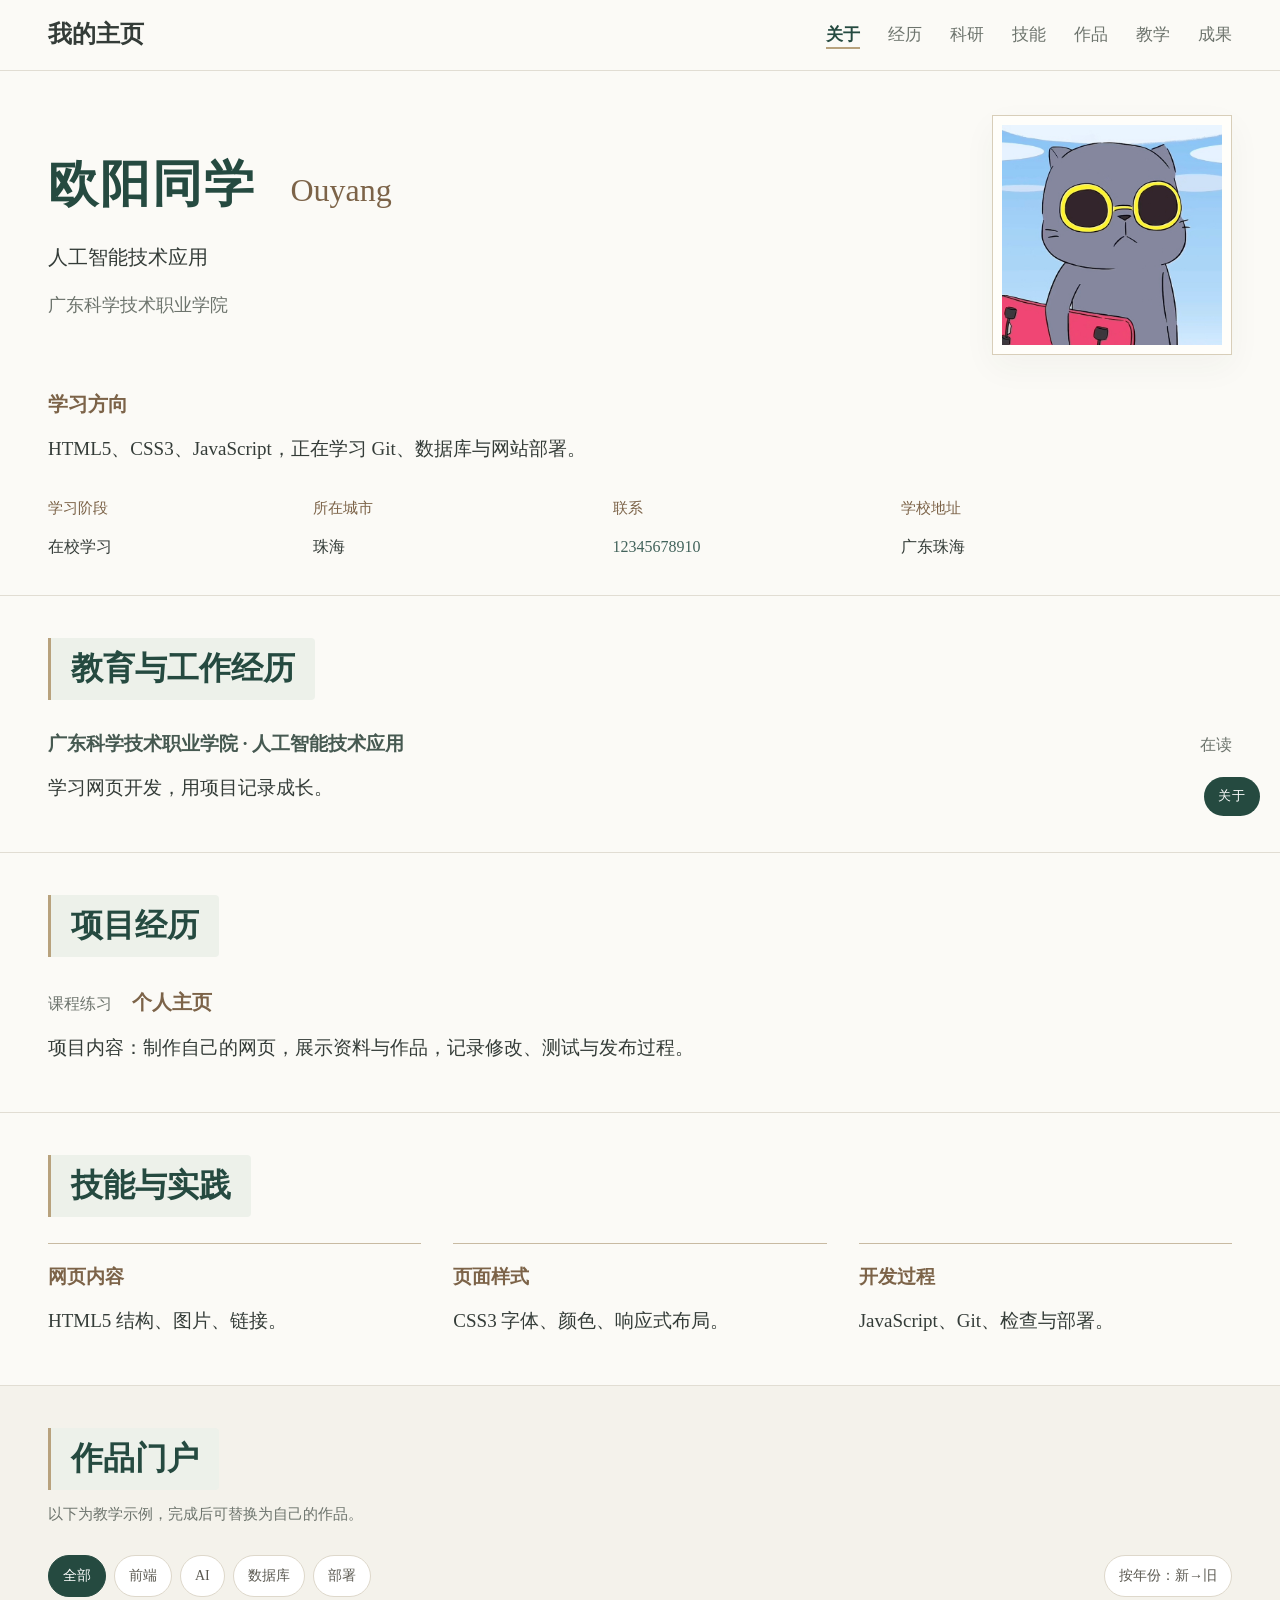
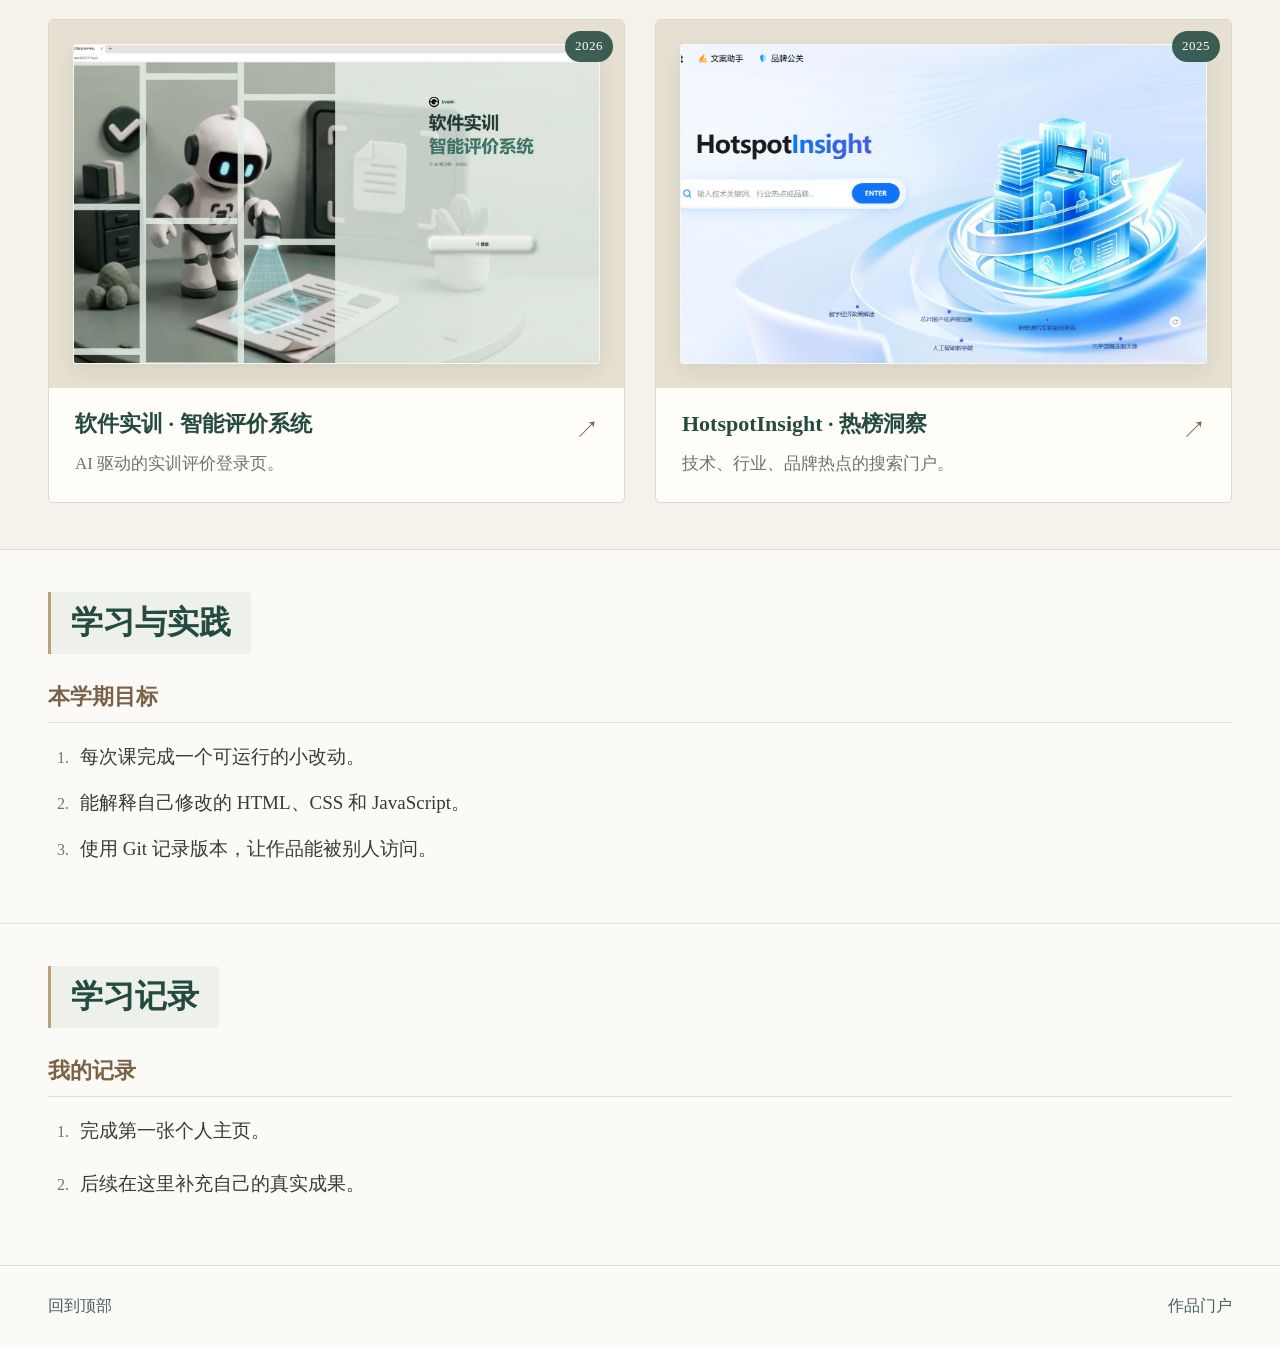
==== index.html @ b8423697 "更新作品数据与页面样式，新增头像及作品配图" ====
<!DOCTYPE html>
<html lang="zh-CN">
 <head>
  <meta charset="utf-8"/>
  <meta content="width=device-width, initial-scale=1" name="viewport"/>
  <meta content="noindex, nofollow" name="robots"/>
  <meta content="课程练习：个人介绍、技能与作品门户。" name="description"/>
  <title>
   我的个人主页
  </title>
  <link href="assets/favicon.svg" rel="icon" type="image/svg+xml"/>
  <!-- CSS 负责颜色、字体、布局；defer 让 JavaScript 在 HTML 解析完成后执行。 -->
  <link href="styles.css" rel="stylesheet"/>
   <script src="works-data.js" defer></script>
  <script src="works-render.js" defer></script>
  <script src="app.js" defer></script>
 </head>
 <body>
  <a class="skip-link" href="#main">
   跳到正文
  </a>
  <!-- 第 4 课新增①：顶部阅读进度条，宽度由 JavaScript 控制 -->
  <div class="reading-progress" id="reading-progress">
  </div>
  <header class="site-header">
   <div class="container header-inner">
    <a class="brand" href="#about">
     我的主页
    </a>
    <!-- href="#栏目ID" 是原生锚点：即使不加载 JavaScript，也能跳到对应栏目。 -->
    <nav aria-label="主导航">
     <a href="#about">
      关于
     </a>
     <a href="#experience">
      经历
     </a>
     <a href="#projects">
      科研
     </a>
     <a href="#skills">
      技能
     </a>
     <a href="#portfolio">
      作品
     </a>
     <a href="#teaching">
      教学
     </a>
     <a href="#publications">
      成果
     </a>
    </nav>
   </div>
  </header>
  <main id="main">
   <!-- HTML 练习：修改姓名、研究方向、照片路径和联系方式。 -->
   <section class="hero" id="about">
    <div class="container">
     <div class="hero-top">
      <div class="hero-copy">
       <h1>
        欧阳同学
        <span>
         Ouyang
        </span>
       </h1>
       <p class="hero-role">
        人工智能技术应用
       </p>
       <p class="hero-school">
        广东科学技术职业学院
       </p>
      </div>
      <div class="hero-visual">
       <figure>
        <img alt="个人头像照片" height="220" src="assets/avatar.jpg" width="220"/>
       </figure>
      </div>
     </div>
     <div class="research-direction" id="research-direction">
      <span class="eyebrow">
       学习方向
      </span>
      <p>
       HTML5、CSS3、JavaScript，正在学习 Git、数据库与网站部署。
      </p>
     </div>
     <div class="profile-details">
      <div>
       <span>
        学习阶段
       </span>
       <p>
        在校学习
       </p>
      </div>
      <div>
       <span>
        所在城市
       </span>
       <p>
        珠海
       </p>
      </div>
      <div>
       <span>
        联系
       </span>
       <p>
        <a href="tel:12345678910">12345678910</a>
       </p>
      </div>
      <div>
       <span>
        学校地址
       </span>
       <p>
        广东珠海
       </p>
      </div>
     </div>
    </div>
   </section>
   <!-- 每个栏目复用 section → container → 标题/内容 的结构，统一由 CSS 控制样式。 -->
   <section class="section" id="experience">
    <div class="container">
     <header class="section-heading">
      <h2>
       教育与工作经历
      </h2>
     </header>
     <div class="section-content">
      <!-- TASK-HTML：复制 experience-item 可增加一条自己的经历。 -->
      <div class="experience-item">
       <p class="experience-heading">
        <strong>
         广东科学技术职业学院 · 人工智能技术应用
        </strong>
        <time>
         在读
        </time>
       </p>
       <p class="experience-detail">
        学习网页开发，用项目记录成长。
       </p>
      </div>
     </div>
    </div>
   </section>
   <section class="section" id="projects">
    <div class="container">
     <header class="section-heading">
      <h2>
       项目经历
      </h2>
     </header>
     <div class="section-content">
      <article class="research-item">
       <h3>
        <time>
         课程练习
        </time>
        个人主页
       </h3>
       <p>
        项目内容：制作自己的网页，展示资料与作品，记录修改、测试与发布过程。
       </p>
      </article>
     </div>
    </div>
   </section>
   <section class="section" id="skills">
    <div class="container">
     <header class="section-heading">
      <h2>
       技能与实践
      </h2>
     </header>
     <div class="section-content">
      <ul class="skills-list">
       <li>
        <strong>
         网页内容
        </strong>
        HTML5 结构、图片、链接。
       </li>
       <li>
        <strong>
         页面样式
        </strong>
        CSS3 字体、颜色、响应式布局。
       </li>
       <li>
        <strong>
         开发过程
        </strong>
        JavaScript、Git、检查与部署。
       </li>
      </ul>
     </div>
    </div>
   </section>
   <section class="section" id="portfolio">
    <div class="container">
     <header class="section-heading">
      <h2>
       作品门户
      </h2>
      <p class="works-notice">
       以下为教学示例，完成后可替换为自己的作品。
      </p>
     </header>
     <!-- 第 5 课新增：筛选与排序工具条。里面的按钮由 JavaScript 生成，
          不写 JS 时这里是空的，页面照常显示全部作品。 -->
     <div class="works-toolbar">
      <div class="works-tags" id="works-tags">
      </div>
      <button class="works-sort" id="works-sort" type="button">
       按年份：新→旧
      </button>
     </div>
     <ol class="portfolio-list">
      <li class="work-card work-blog">
       <a href="https://ffd-p2-blog.netlify.app/" rel="noopener noreferrer" target="_blank">
        <div class="work-cover">
         <img alt="软件实训智能评价系统登录页截图" decoding="async" height="800" src="assets/work-eval.jpg" width="1200"/>
        </div>
        <div class="work-copy">
         <h3>
          软件实训 · 智能评价系统
         </h3>
         <p>
          AI 驱动的实训评价登录页。
         </p>
        </div>
       </a>
      </li>
      <li class="work-card work-community">
       <a href="https://ffd-p3-community.netlify.app/" rel="noopener noreferrer" target="_blank">
        <div class="work-cover">
         <img alt="HotspotInsight 热榜洞察平台的实际网页截图" decoding="async" height="800" src="assets/work-hotspot.png" width="1200"/>
        </div>
        <div class="work-copy">
         <h3>
          HotspotInsight · 热榜洞察
         </h3>
         <p>
          技术、行业、品牌热点的搜索门户。
         </p>
        </div>
       </a>
      </li>
     </ol>
    </div>
   </section>
   <section class="section" id="teaching">
    <div class="container">
     <header class="section-heading">
      <h2>
       学习与实践
      </h2>
     </header>
     <div class="section-content">
      <div class="teaching-group">
       <h3>
        本学期目标
       </h3>
       <ol>
        <li>
         每次课完成一个可运行的小改动。
        </li>
        <li>
         能解释自己修改的 HTML、CSS 和 JavaScript。
        </li>
        <li>
         使用 Git 记录版本，让作品能被别人访问。
        </li>
       </ol>
      </div>
     </div>
    </div>
   </section>
   <section class="section" id="publications">
    <div class="container">
     <header class="section-heading">
      <h2>
       学习记录
      </h2>
     </header>
     <div class="section-content">
      <div class="publication-group">
       <h3>
        我的记录
       </h3>
       <ol class="references">
        <li>
         完成第一张个人主页。
        </li>
        <li>
         后续在这里补充自己的真实成果。
        </li>
       </ol>
      </div>
     </div>
    </div>
   </section>
  </main>
  <!-- 第 4 课新增：这两块由 JavaScript 控制，不写 JS 时它们不会出现 -->
  <p aria-live="polite" class="section-indicator" id="section-indicator">
  </p>
  <button aria-label="返回页面顶部" class="to-top" id="to-top" type="button">
   ↑
  </button>
  <footer>
   <div class="container footer-inner">
    <a href="#about">
     回到顶部
    </a>
    <a href="#portfolio">
     作品门户
    </a>
   </div>
  </footer>
 </body>
</html>
---- styles.css ----
/* 1. 中文用本地思源宋体，英文优先 Times New Roman。 */
@font-face {
  font-family: "Resume Serif SC";
  src: url("assets/noto-serif-sc-400.woff2") format("woff2");
  font-style: normal;
  font-weight: 400;
  font-display: swap;
}
@font-face {
  font-family: "Resume Serif SC";
  src: url("assets/noto-serif-sc-600.woff2") format("woff2");
  font-style: normal;
  font-weight: 600 900;
  font-display: swap;
}
:root {
  /* 配色层级：墨绿主标题、古铜次标题、深灰正文、香槟色细线。 */
  --text: #343c38;
  --muted: #6d746d;
  --accent: #42635b;
  --heading: #254a40;
  --subheading: #7c6348;
  --gold: #b8a27d;
  --heading-wash: #edf1ea;
  --body-size: 19px;
  --title-size: 32px;
  --line: #e1ddd3;
  --background: #fbfaf6;
}
* { box-sizing: border-box; }
html { scroll-padding-top: 94px; scroll-behavior: smooth; }
body {
  margin: 0;
  color: var(--text);
  background: var(--background);
  font: var(--body-size)/1.9 "Times New Roman", "Resume Serif SC", "Noto Serif SC", "Songti SC", SimSun, serif;
}
a { color: var(--accent); text-decoration: none; transition: color .2s ease; }
a:hover { text-decoration: underline; text-underline-offset: 5px; }
a:focus-visible { outline: 2px solid var(--accent); outline-offset: 5px; }
h1, h2, h3, p, figure { margin: 0; }
h1, h2, h3 { line-height: 1.5; }
h2 { font-size: var(--title-size); font-weight: 600; color: var(--heading); }
h3 { font-size: 22px; font-weight: 600; color: var(--subheading); }
::selection { background: #e3e8db; }
.container { width: min(1200px, calc(100% - 96px)); margin-inline: auto; }
.skip-link { position: fixed; top: -100px; left: 16px; z-index: 30; padding: 10px; background: white; }
.skip-link:focus { top: 12px; }

/* 2. 顶部只保留姓名和普通锚点导航。 */
.site-header { position: sticky; top: 0; z-index: 10; background: #fbfaf6f5; backdrop-filter: blur(12px); border-bottom: 1px solid var(--line); transition: box-shadow .25s ease, border-color .25s ease, background-color .25s ease; }
.site-header.is-scrolled { background: #fbfaf6ee; border-bottom-color: #d8d3c5; box-shadow: 0 6px 20px rgba(52, 67, 56, 0.06); }
.header-inner { display: flex; justify-content: space-between; align-items: center; gap: 30px; min-height: 70px; }
.brand { font-size: 24px; font-weight: 600; color: var(--text); white-space: nowrap; transition: color .2s ease; }
.site-header.is-scrolled .brand { color: var(--heading); }
.brand span { font-size: 14px; font-weight: 400; letter-spacing: 1px; margin-left: 12px; color: var(--muted); }
nav { display: flex; gap: 28px; }
nav a { color: var(--muted); font-size: 17px; }
nav a:hover { color: var(--accent); }
/* JavaScript 只切换类名；选中时的外观仍由 CSS 负责。 */
nav a.is-current { color: var(--heading); font-weight: 600; text-decoration: underline; text-decoration-color: var(--gold); text-decoration-thickness: 2px; text-underline-offset: 7px; }

/* 3. 个人介绍：文字和照片并排，基本资料全部展开。 */
.hero { padding: 44px 0 32px; }
.hero-top { display: flex; justify-content: space-between; align-items: center; gap: 32px; }
h1 { font-size: 50px; font-weight: 600; color: var(--heading); letter-spacing: 2px; margin-bottom: 16px; }
h1 span { font-size: 32px; font-weight: 400; letter-spacing: 0; color: var(--subheading); margin-left: 20px; }
.hero-role { margin-bottom: 12px; font-size: 20px; }
.hero-school { color: var(--muted); font-size: 18px; }
.hero-visual { flex-shrink: 0; }
.hero-visual figure { padding: 9px; border: 1px solid #d8ceb9; background: #fffefa; box-shadow: 0 12px 32px #3444390b; }
.hero-visual img { display: block; width: 220px; height: 220px; object-fit: cover; }
.research-direction { margin-top: 30px; }
.research-direction > span { font-size: 20px; font-weight: 600; color: var(--subheading); }
.research-direction p { margin-top: 8px; font-size: var(--body-size); }
.research-direction strong { font-weight: 600; color: var(--heading); }
.profile-details { display: grid; grid-template-columns: 1fr 1.15fr 1.1fr 1.4fr; gap: 28px; margin-top: 22px; }
.profile-details > div > span { color: var(--subheading); font-size: 15px; }
.profile-details p { margin-top: 7px; font-size: 16px; }
.profile-details a { overflow-wrap: anywhere; }
.birth-date { white-space: nowrap; }

/* 4. 正文平铺：主栏目保留浅底，科研子项目用纯文字、字重和间距分层。 */
.section { border-top: 1px solid var(--line); padding: 42px 0 46px; }
.section-heading { margin-bottom: 26px; }
.section-heading h2 { display: inline-block; padding: 6px 20px 8px; border-left: 3px solid var(--gold); background: var(--heading-wash); border-radius: 0 4px 4px 0; }
.experience-item { margin-bottom: 26px; }
.experience-item:last-child { margin-bottom: 0; }
.experience-heading { display: flex; justify-content: space-between; align-items: baseline; gap: 24px; }
.experience-heading strong { font-size: var(--body-size); font-weight: 600; color: #465951; }
.experience-heading time { flex-shrink: 0; color: var(--muted); font-size: 16px; font-variant-numeric: tabular-nums; }
.experience-detail { margin-top: 8px; color: var(--text); font-size: var(--body-size); }
.research-item { margin-bottom: 28px; }
.research-item:last-child { margin-bottom: 0; }
.research-item h3 { font-size: 20px; line-height: 1.9; }
.research-item time { font-size: 16px; font-weight: 400; color: var(--muted); margin-right: 16px; }
.research-item p { font-size: var(--body-size); margin-top: 8px; line-height: 1.95; }
.skills-list { list-style: none; margin: 0; padding: 0; display: grid; grid-template-columns: repeat(3, 1fr); gap: 32px; }
.skills-list li { font-size: var(--body-size); }
.skills-list strong { display: block; margin-bottom: 8px; font-weight: 600; color: var(--subheading); }
.skills-list li { padding-top: 15px; border-top: 1px solid #c8baa2; }
/* 作品图像是实际网站截图。Grid 管布局，CSS 过渡负责轻微悬停效果。 */
#portfolio { background: #f4f2eb; }
.portfolio-list { padding: 0; margin: 0; list-style: none; display: grid; grid-template-columns: repeat(2, minmax(0, 1fr)); gap: 30px; }
.work-card { min-width: 0; }
.work-card > a { display: block; height: 100%; border: 1px solid #ddd8cb; border-radius: 6px; overflow: hidden; background: #fffdf8; transition: transform .3s ease, box-shadow .3s ease, border-color .3s ease; }
.work-card > a:hover { text-decoration: none; transform: translateY(-4px); border-color: #b7a88d; box-shadow: 0 14px 30px #34433810; }
.work-card > a:focus-visible { outline-offset: 5px; }
.work-cover { background: #e5e0d1; padding: 24px; overflow: hidden; }
.work-community .work-cover { background: #dce6ee; }
.work-greeting-card .work-cover { background: #ece0d9; }
.work-music-station .work-cover { background: #dfe3e7; }
.work-blog .work-cover { background: #d8e0d6; }
.work-cover img { display: block; width: 100%; height: auto; aspect-ratio: 1.65; object-fit: cover; object-position: top; border: 1px solid #ffffffb3; border-radius: 3px; box-shadow: 0 8px 20px #2b393614; transition: transform .4s ease; }
.work-card > a:hover img { transform: scale(1.018); }
.work-copy { position: relative; padding: 19px 26px 22px; }
.work-copy h3 { color: var(--heading); font-size: 22px; padding-right: 28px; }
.work-copy p { margin-top: 8px; font-size: 17px; color: var(--muted); }
.work-copy:after { content: '↗'; position: absolute; top: 20px; right: 25px; color: var(--subheading); font-size: 24px; }
.teaching-group { margin-bottom: 26px; scroll-margin-top: 94px; }
.teaching-group:last-child { margin-bottom: 0; }
.teaching-group h3 { margin-bottom: 16px; padding-bottom: 9px; border-bottom: 1px solid #e4ded2; }
.teaching-group ol { margin: 0; padding-left: 25px; }
.teaching-group li { padding-left: 7px; margin-bottom: 10px; font-size: var(--body-size); }
.teaching-group li::marker { color: var(--muted); font-size: 16px; }
.publication-group { margin-bottom: 28px; }
.publication-group:last-child { margin-bottom: 0; }
.publication-group h3 { margin-bottom: 16px; padding-bottom: 9px; border-bottom: 1px solid #e4ded2; }
.references { margin: 0; padding-left: 25px; }
.references li { padding-left: 7px; margin-bottom: 17px; font-size: var(--body-size); line-height: 1.9; overflow-wrap: anywhere; }
.references li::marker { color: var(--muted); font-size: 16px; }
.references strong { font-weight: 600; color: var(--heading); }
footer { border-top: 1px solid var(--line); padding: 25px 0; }
.footer-inner { display: flex; align-items: center; justify-content: space-between; gap: 25px; }
.footer-name { font-size: 20px; }
.footer-name > span { font-size: 17px; margin-left: 8px; color: var(--muted); }
.footer-inner a { font-size: 16px; }
.back-top { white-space: nowrap; }

/* 5. 手机只调整布局，所有正文依旧直接可见。 */
@media (max-width: 1000px) {
  .container { width: calc(100% - 64px); }
  nav { gap: 20px; }
  .profile-details { grid-template-columns: repeat(2, 1fr); gap: 16px 30px; }
  .experience-heading { display: block; }
  .experience-heading time { display: block; margin-top: 4px; }
  .work-cover { padding: 18px; }
  .work-copy { padding: 18px; }
  .work-copy h3 { font-size: 20px; }
}
@media (max-width: 640px) {
  :root { --body-size: 18px; --title-size: 27px; }
  html { scroll-padding-top: 110px; }
  .container { width: calc(100% - 40px); }
  .header-inner { display: block; min-height: 90px; padding: 10px 0; }
  .brand { font-size: 21px; }
  nav { justify-content: space-between; gap: 12px; margin-top: 6px; }
  nav a { font-size: 14px; }
  .hero { padding: 28px 0; }
  .hero-top { display: block; position: relative; }
  h1 { font-size: 38px; line-height: 1.3; margin-bottom: 18px; padding-right: 166px; min-height: 160px; }
  h1 span { display: block; font-size: 25px; margin: 8px 0 0; }
  .hero-role { font-size: 17px; margin-bottom: 12px; }
  .hero-school { font-size: 16px; }
  .hero-visual img { width: 140px; height: 140px; }
  .hero-visual figure { padding: 6px; }
  .hero-visual { position: absolute; top: 0; right: 0; }
  .research-direction { margin-top: 23px; }
  .research-direction p { font-size: var(--body-size); }
  .profile-details { gap: 14px 20px; }
  .profile-details p { font-size: 15px; }
  .profile-details > div > span { font-size: 14px; }
  .section { padding: 26px 0 28px; }
  .section-heading { margin-bottom: 18px; }
  .section-heading h2 { padding: 5px 14px 7px; }
  h2 { font-size: var(--title-size); }
  h3 { font-size: 20px; }
  .experience-heading strong { font-size: 18px; }
  .experience-detail { font-size: var(--body-size); }
  .research-item h3 { font-size: 18px; }
  .research-item time { display: block; margin-right: 0; }
  .research-item p { font-size: var(--body-size); }
  .skills-list { grid-template-columns: 1fr; gap: 14px; }
  .skills-list strong { margin-bottom: 2px; }
  .portfolio-list { grid-template-columns: 1fr; gap: 22px; }
  .work-cover { padding: 18px; }
  .work-copy { padding: 16px 18px 19px; }
  .work-copy h3 { font-size: 20px; }
  .work-copy p { font-size: 16px; }
  .teaching-group { scroll-margin-top: 110px; }
  .skills-list li, .portfolio-list li, .teaching-group li, .references li { font-size: var(--body-size); }
  .footer-inner { display: block; }
  .footer-inner > div { margin-bottom: 16px; }
}
/* 尊重减少动态效果设置：保留阅读、键盘操作，关闭滚动和悬停动画。 */
@media (prefers-reduced-motion: reduce) {
  html { scroll-behavior: auto; }
  *, *:before, *:after { transition: none !important; animation: none !important; }
  .work-card > a:hover, .work-card > a:hover img { transform: none; }
}
@media print {
  .site-header, .skip-link, .back-top { display: none; }
  .container { width: 100%; }
  .hero { padding-top: 0; }
  .section { padding: 20px 0; }
  .research-item, .experience-item, .references li { break-inside: avoid; }
  a { color: inherit; }
  .section-heading h2, .research-item h3 { background: none; border: 0; padding-inline: 0; }
  #portfolio { background: none; }
  .work-card { break-inside: avoid; }
  .work-cover { padding: 8px; }
  .work-card > a, .hero-visual figure { box-shadow: none; }
}

.works-notice { font-size: 15px; color: var(--muted); margin-top: 10px; }

/* ---------- 第 4 课新增：四处由 JavaScript 控制的视觉效果 ---------- */

/* 当前栏目指示器。固定在右下角，内容由 JS 写进去。
   默认 opacity:0 —— 没写 JS 时它存在但看不见，一写就会浮现。 */
.section-indicator {
  position: fixed;
  right: 20px;
  bottom: 84px;
  padding: 7px 14px;
  border-radius: 999px;
  background: var(--heading);
  color: #fff;
  font-size: 13px;
  letter-spacing: 1px;
  opacity: 0;
  transform: translateY(6px);
  transition: opacity .25s, transform .25s;
  pointer-events: none;
  z-index: 20;
}
/* JS 往里写了文字之后，:not(:empty) 就命中了，标签自动浮现 */
.section-indicator:not(:empty) { opacity: 1; transform: none; }

/* 返回顶部按钮。默认隐藏，滚过一屏由 JS 加上 is-visible 才出现。 */
.to-top {
  position: fixed;
  right: 20px;
  bottom: 24px;
  width: 46px;
  height: 46px;
  border: 1px solid var(--gold);
  border-radius: 50%;
  background: #fff;
  color: var(--heading);
  font-size: 20px;
  line-height: 1;
  cursor: pointer;
  opacity: 0;
  transform: translateY(10px);
  transition: opacity .25s, transform .25s, background .2s;
  pointer-events: none;
  z-index: 20;
}
.to-top.is-visible { opacity: 1; transform: none; pointer-events: auto; }
.to-top:hover { background: var(--heading-wash); }

/* 让锚点跳转和"返回顶部"都平滑滚动。
   prefers-reduced-motion 是系统里"减少动态效果"的设置，要尊重它。 */
@media (prefers-reduced-motion: no-preference) {
  html { scroll-behavior: smooth; }
}

@media (max-width: 640px) {
  .section-indicator { right: 12px; bottom: 74px; font-size: 12px; }
  .to-top { right: 12px; bottom: 16px; width: 42px; height: 42px; }
}

/* TODO 01：顶部阅读进度条。
   固定在页面最上沿，宽度由 JS 按滚动比例设置。
   初始 width:0，所以不写 JS 时它存在但看不见。 */
.reading-progress {
  position: fixed;
  top: 0;
  left: 0;
  height: 3px;
  width: 0;
  background: linear-gradient(90deg, var(--gold), var(--heading));
  z-index: 30;
  transition: width .08s linear;
}

/* TODO 07：栏目进入视口时淡入上移。
   默认往下偏移 24px 且半透明；JS 给它加上 is-visible 才归位。
   注意这里**不能**写成一开始就 display:none——那样没写 JS 的人
   会看到一个空白页面，页面就彻底不可用了。半透明至少还看得见。 */
.section, .hero {
  opacity: .28;
  transform: translateY(24px);
  transition: opacity .55s ease, transform .55s ease;
}
.section.is-visible, .hero.is-visible {
  opacity: 1;
  transform: none;
}

/* 系统开了"减少动态效果"时，一切照常显示，不做动画 */
@media (prefers-reduced-motion: reduce) {
  .section, .hero { opacity: 1; transform: none; transition: none; }
  .reading-progress { transition: none; }
}

/* ---------- 第 5 课新增：筛选与排序工具条 ---------- */
.works-toolbar {
  display: flex;
  flex-wrap: wrap;
  align-items: center;
  gap: 10px;
  margin: 18px 0 22px;
}
.works-tags { display: flex; flex-wrap: wrap; gap: 8px; }
.works-tags button,
.works-sort {
  padding: 7px 14px;
  border: 1px solid #ded8cb;
  border-radius: 999px;
  background: #fff;
  color: #5c5a52;
  font: inherit;
  font-size: 14px;
  cursor: pointer;
  transition: border-color .18s, background .18s, color .18s;
}
.works-tags button:hover,
.works-sort:hover { border-color: #b8a27d; }
/* 选中的标签用主色填充，一眼能看出"现在在筛什么" */
.works-tags button[aria-pressed="true"] {
  border-color: #254a40;
  background: #254a40;
  color: #fff;
}
.works-sort { margin-left: auto; }

/* 年份徽标：贴在封面右上角 */
.work-card { position: relative; }
.work-year {
  position: absolute;
  top: 12px;
  right: 12px;
  padding: 3px 10px;
  border-radius: 999px;
  background: rgba(37, 74, 64, .88);
  color: #fff;
  font-size: 13px;
  letter-spacing: .04em;
  z-index: 2;
}

/* 没有作品时的提示，不要让列表空着什么都不说 */
.works-empty {
  grid-column: 1 / -1;
  padding: 40px 0;
  text-align: center;
  color: #8a857a;
}

@media (max-width: 640px) {
  .works-sort { margin-left: 0; }
}
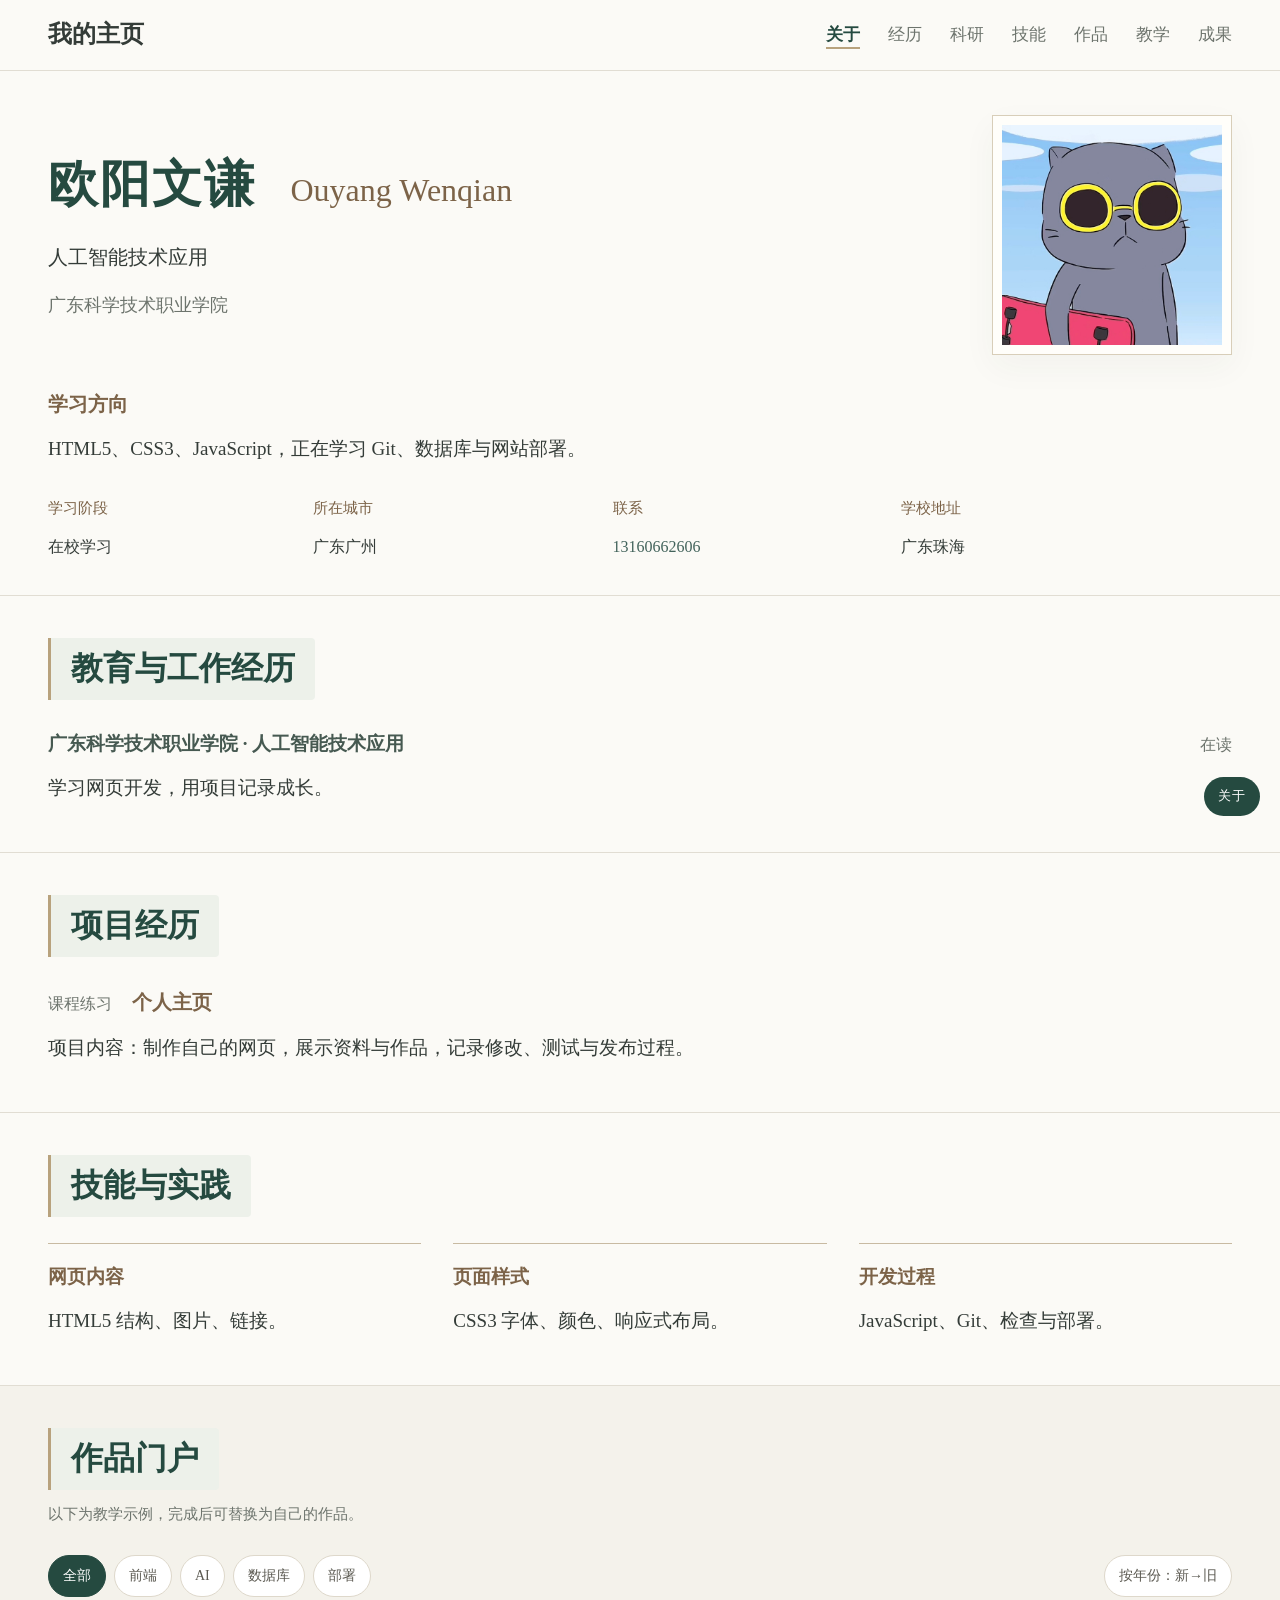
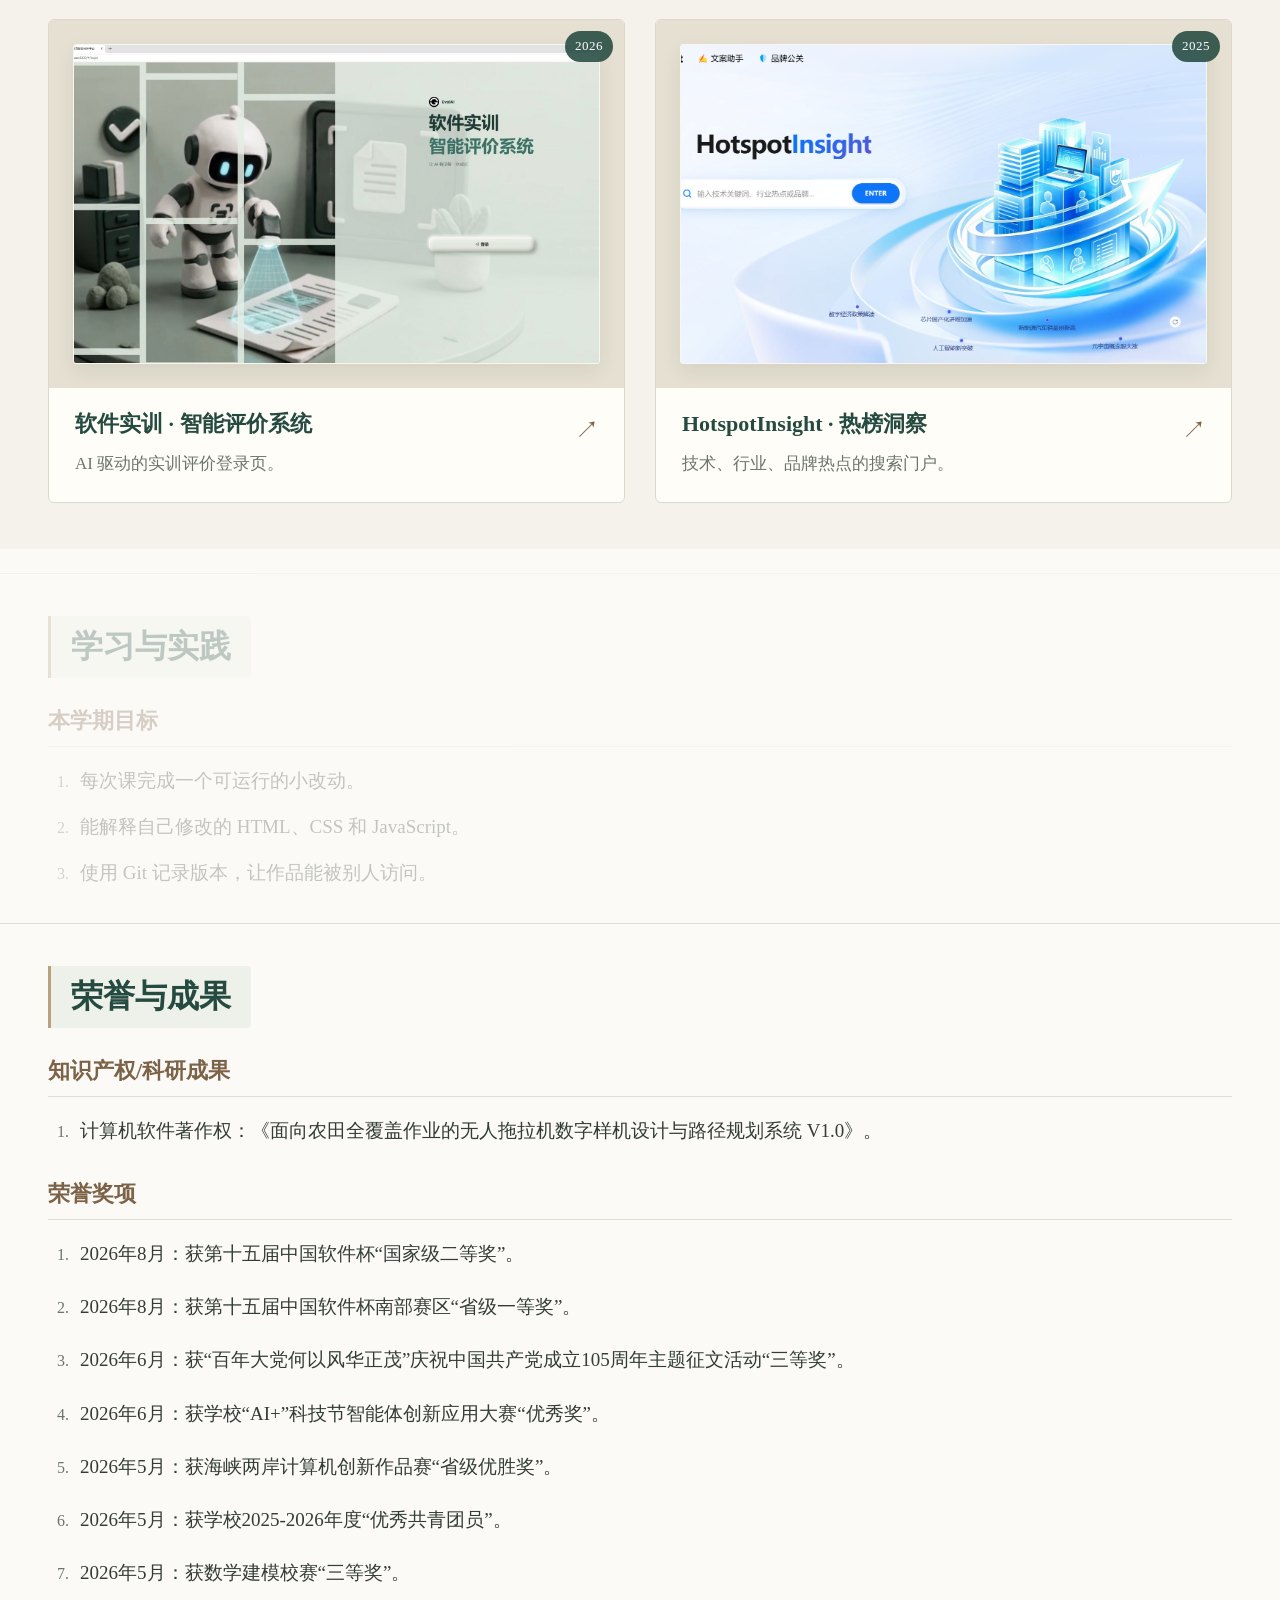
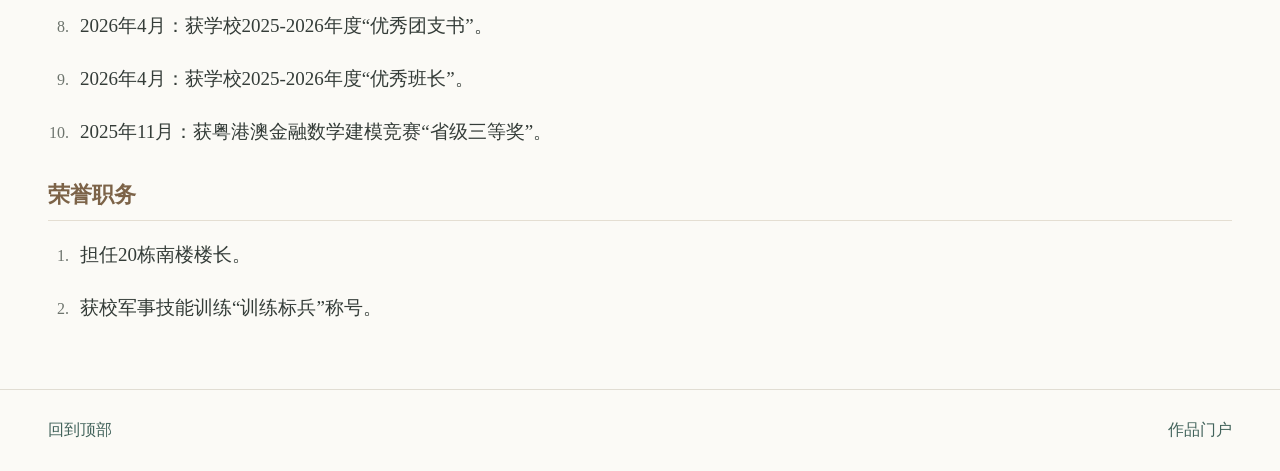
==== commit 378722c8: "更新个人资料：姓名、联系方式、城市与荣誉成果" ====
--- a/index.html
+++ b/index.html
@@ -60,9 +60,9 @@
      <div class="hero-top">
       <div class="hero-copy">
        <h1>
-        欧阳同学
+        欧阳文谦
         <span>
-         Ouyang
+         Ouyang Wenqian
         </span>
        </h1>
        <p class="hero-role">
@@ -100,7 +100,7 @@
         所在城市
        </span>
        <p>
-        珠海
+        广东广州
        </p>
       </div>
       <div>
@@ -108,7 +108,7 @@
         联系
        </span>
        <p>
-        <a href="tel:12345678910">12345678910</a>
+        <a href="tel:13160662606">13160662606</a>
        </p>
       </div>
       <div>
@@ -285,20 +285,67 @@
     <div class="container">
      <header class="section-heading">
       <h2>
-       学习记录
+       荣誉与成果
       </h2>
      </header>
      <div class="section-content">
       <div class="publication-group">
        <h3>
-        我的记录
+        知识产权/科研成果
        </h3>
        <ol class="references">
         <li>
-         完成第一张个人主页。
-        </li>
-        <li>
-         后续在这里补充自己的真实成果。
+         计算机软件著作权：《面向农田全覆盖作业的无人拖拉机数字样机设计与路径规划系统 V1.0》。
+        </li>
+       </ol>
+      </div>
+      <div class="publication-group">
+       <h3>
+        荣誉奖项
+       </h3>
+       <ol class="references">
+        <li>
+         2026年8月：获第十五届中国软件杯“国家级二等奖”。
+        </li>
+        <li>
+         2026年8月：获第十五届中国软件杯南部赛区“省级一等奖”。
+        </li>
+        <li>
+         2026年6月：获“百年大党何以风华正茂”庆祝中国共产党成立105周年主题征文活动“三等奖”。
+        </li>
+        <li>
+         2026年6月：获学校“AI+”科技节智能体创新应用大赛“优秀奖”。
+        </li>
+        <li>
+         2026年5月：获海峡两岸计算机创新作品赛“省级优胜奖”。
+        </li>
+        <li>
+         2026年5月：获学校2025-2026年度“优秀共青团员”。
+        </li>
+        <li>
+         2026年5月：获数学建模校赛“三等奖”。
+        </li>
+        <li>
+         2026年4月：获学校2025-2026年度“优秀团支书”。
+        </li>
+        <li>
+         2026年4月：获学校2025-2026年度“优秀班长”。
+        </li>
+        <li>
+         2025年11月：获粤港澳金融数学建模竞赛“省级三等奖”。
+        </li>
+       </ol>
+      </div>
+      <div class="publication-group">
+       <h3>
+        荣誉职务
+       </h3>
+       <ol class="references">
+        <li>
+         担任20栋南楼楼长。
+        </li>
+        <li>
+         获校军事技能训练“训练标兵”称号。
         </li>
        </ol>
       </div>
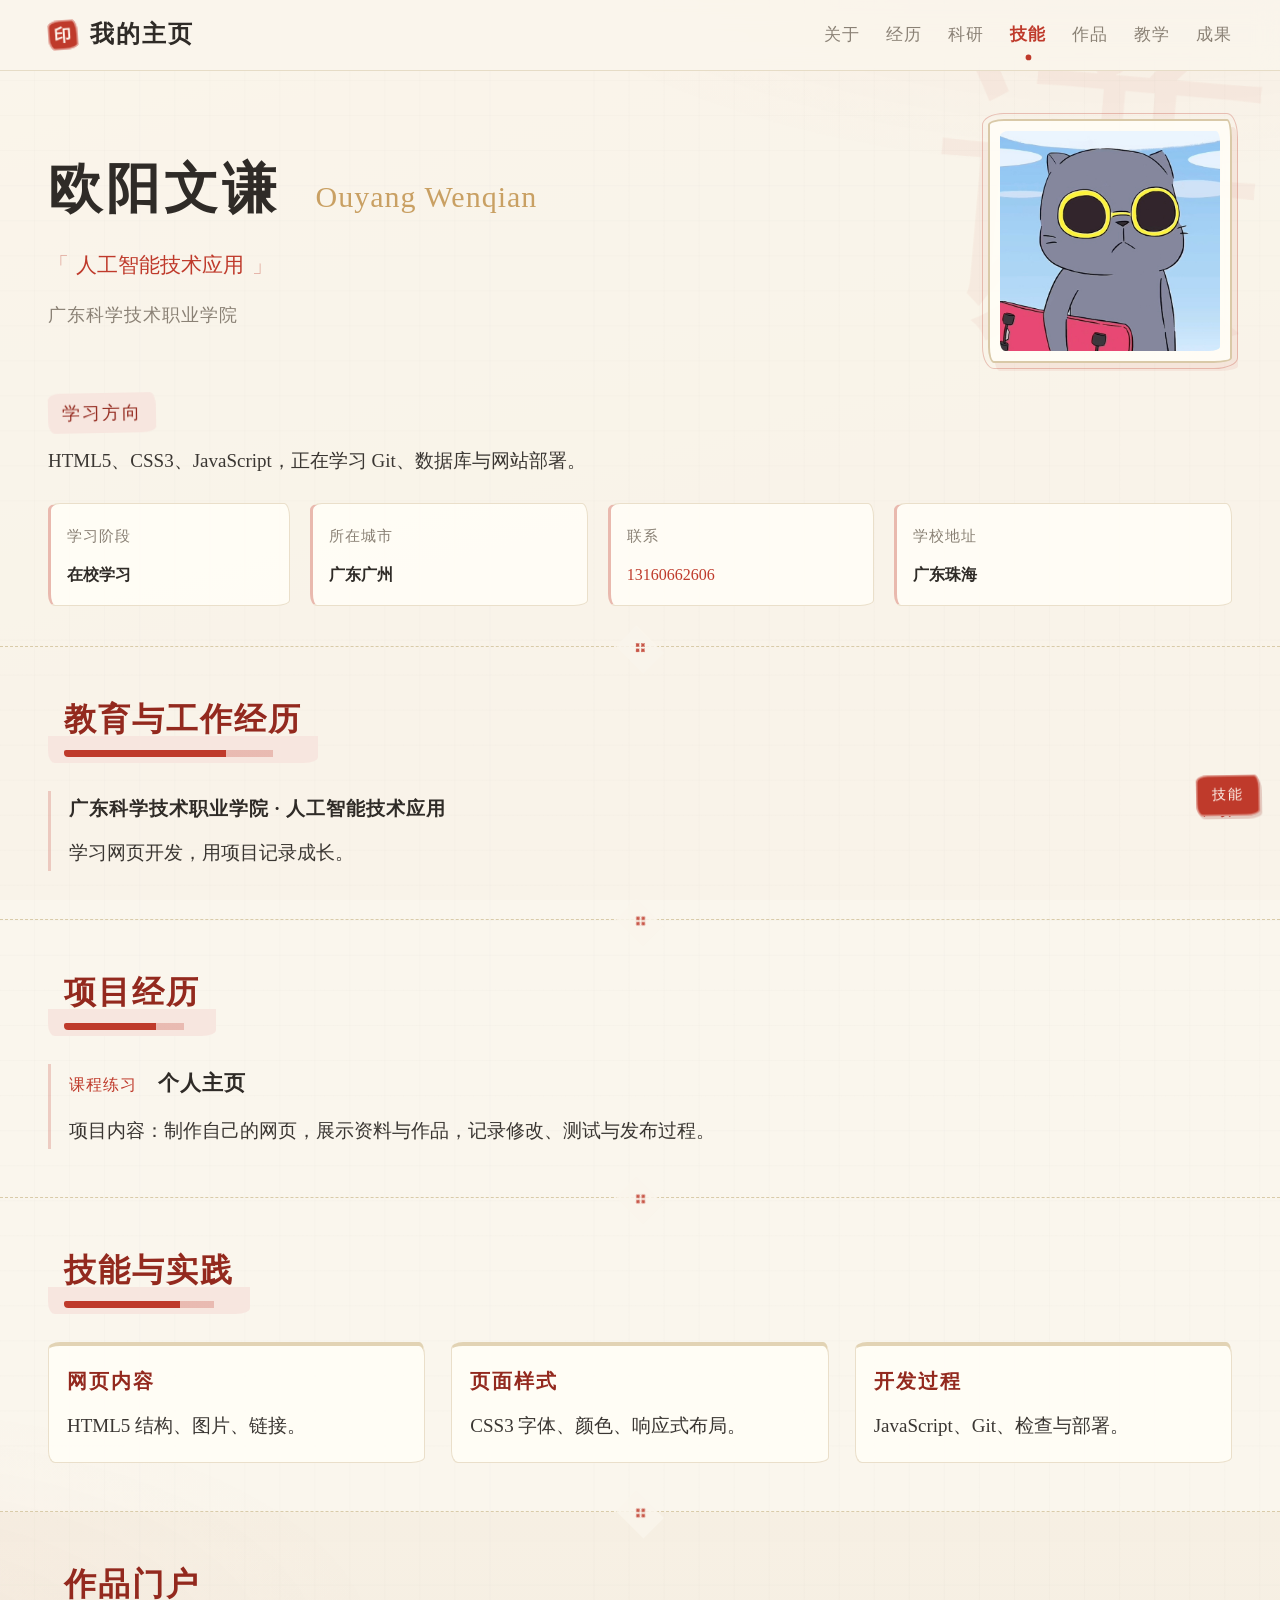
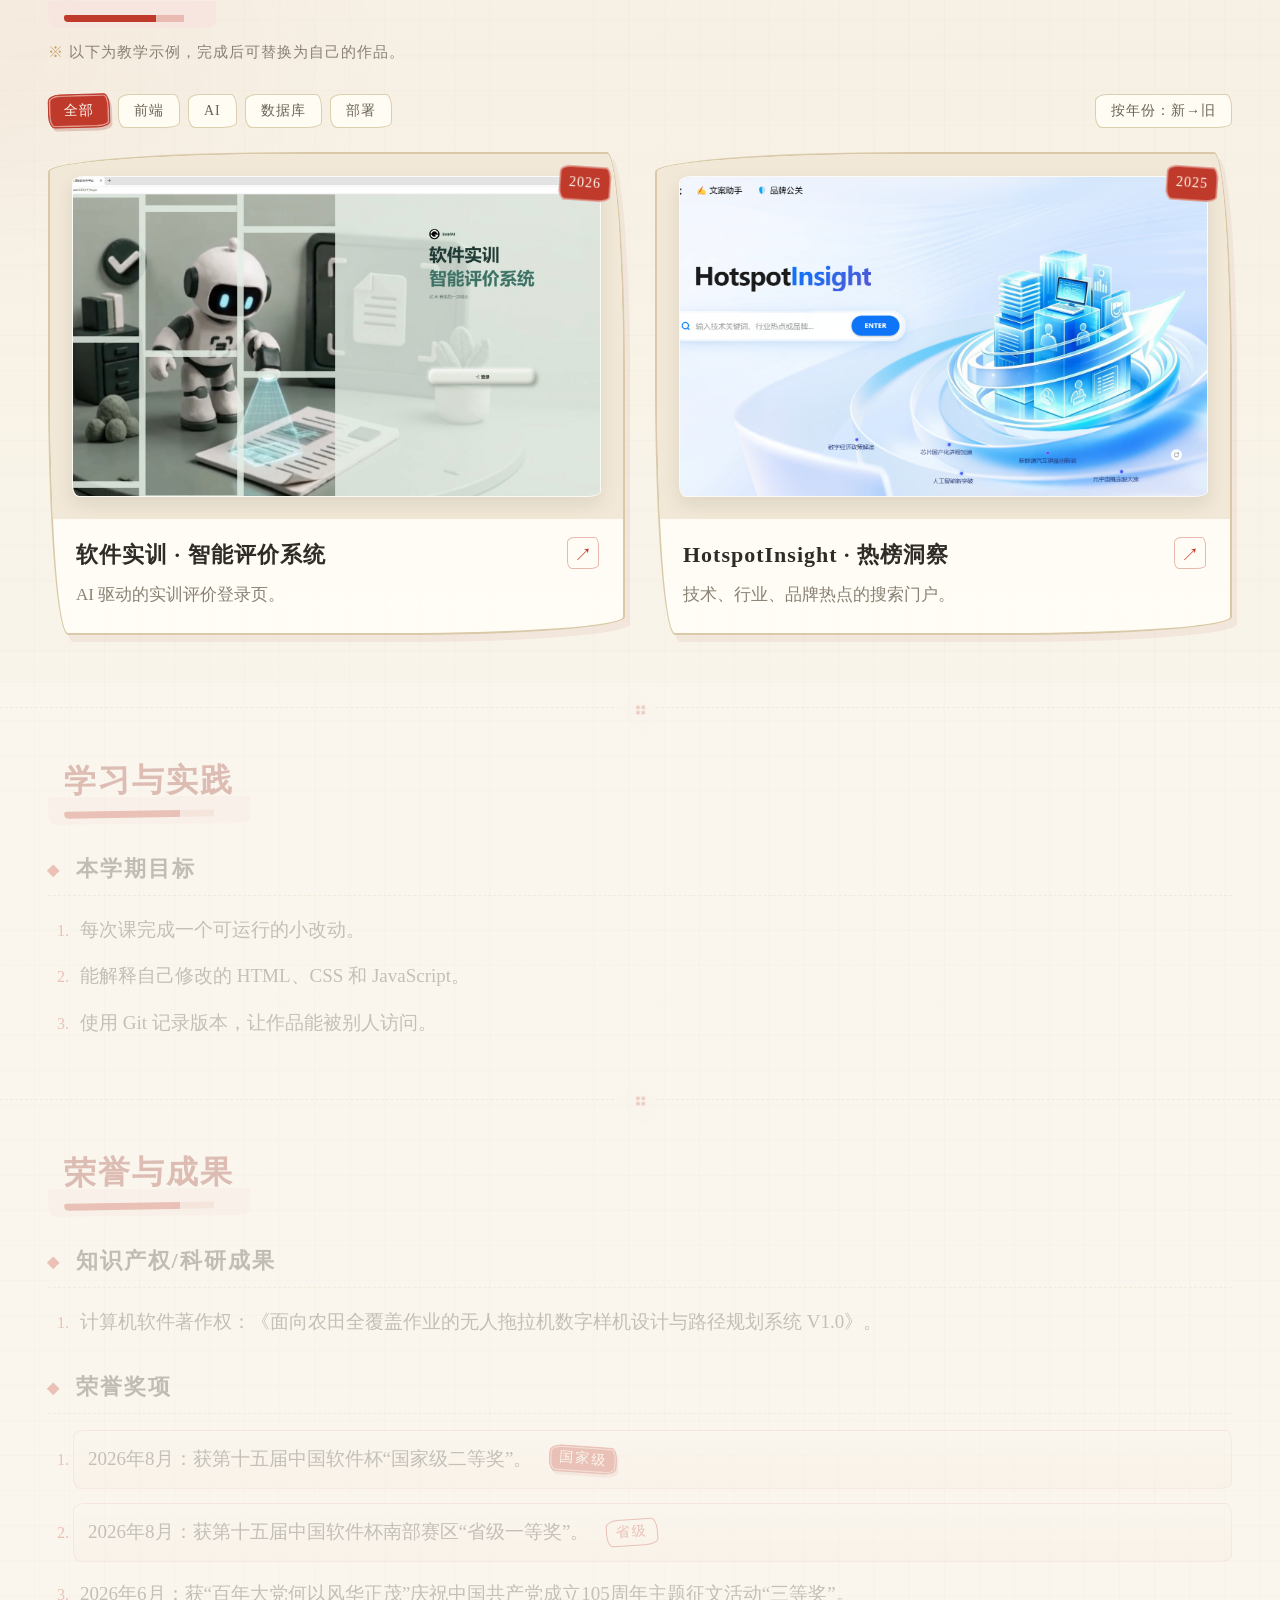
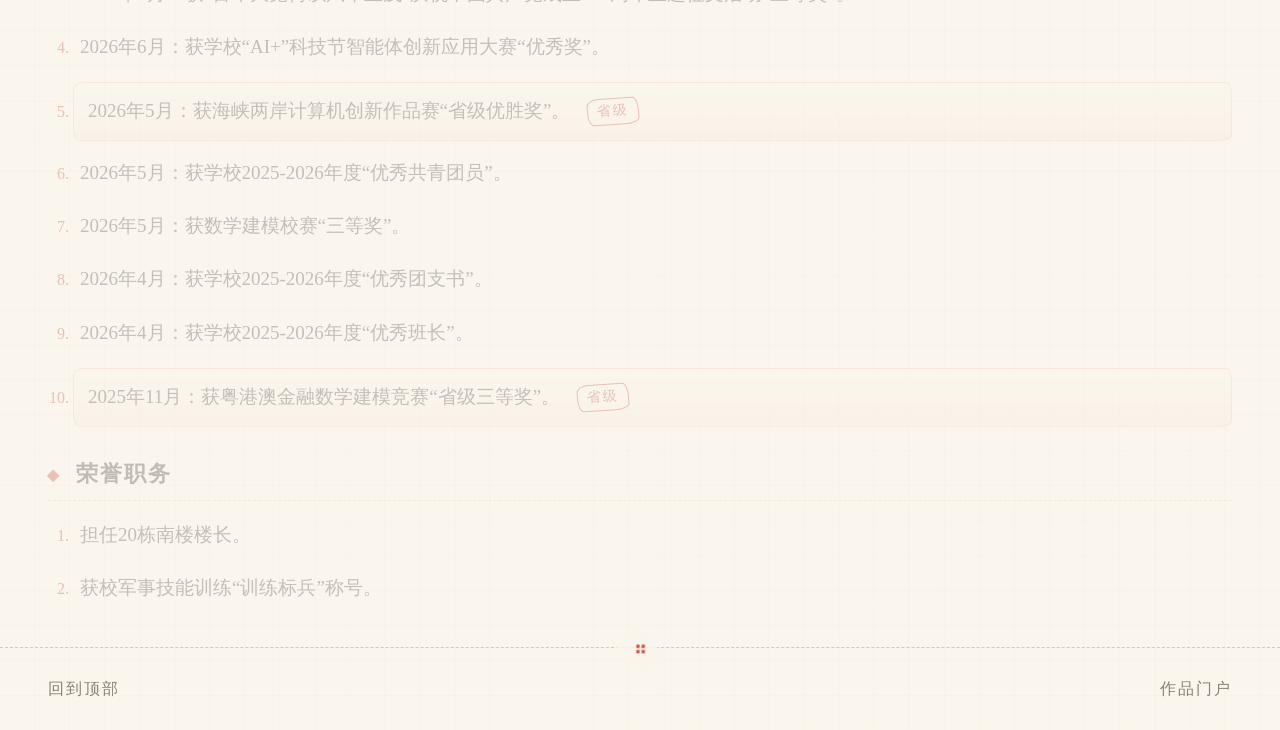
==== commit 7d24d899: "重构 UI 为清新手绘中国风：朱砂红主题、奖项印章高亮、半透明背景" ====
--- a/index.html
+++ b/index.html
@@ -304,10 +304,10 @@
         荣誉奖项
        </h3>
        <ol class="references">
-        <li>
+        <li class="award-hl is-national">
          2026年8月：获第十五届中国软件杯“国家级二等奖”。
         </li>
-        <li>
+        <li class="award-hl">
          2026年8月：获第十五届中国软件杯南部赛区“省级一等奖”。
         </li>
         <li>
@@ -316,7 +316,7 @@
         <li>
          2026年6月：获学校“AI+”科技节智能体创新应用大赛“优秀奖”。
         </li>
-        <li>
+        <li class="award-hl">
          2026年5月：获海峡两岸计算机创新作品赛“省级优胜奖”。
         </li>
         <li>
@@ -331,7 +331,7 @@
         <li>
          2026年4月：获学校2025-2026年度“优秀班长”。
         </li>
-        <li>
+        <li class="award-hl">
          2025年11月：获粤港澳金融数学建模竞赛“省级三等奖”。
         </li>
        </ol>
--- a/styles.css
+++ b/styles.css
@@ -1,4 +1,11 @@
-/* 1. 中文用本地思源宋体，英文优先 Times New Roman。 */
+/* ============================================================
+   清新手绘中国风 · 朱砂红主题
+   宣纸底色 + 书法标题（楷体）+ 手绘抖动边框 + 印章点缀
+   动效体系：进场交错浮现（animation + delay）+ 悬停微交互
+   JS 依赖的钩子保持不变：.is-scrolled / .is-current / .is-visible
+   ============================================================ */
+
+/* 1. 字体：正文用本地思源宋体，标题用系统楷体做书法感。 */
 @font-face {
   font-family: "Resume Serif SC";
   src: url("assets/noto-serif-sc-400.woff2") format("woff2");
@@ -14,134 +21,562 @@
   font-display: swap;
 }
 :root {
-  /* 配色层级：墨绿主标题、古铜次标题、深灰正文、香槟色细线。 */
-  --text: #343c38;
-  --muted: #6d746d;
-  --accent: #42635b;
-  --heading: #254a40;
-  --subheading: #7c6348;
-  --gold: #b8a27d;
-  --heading-wash: #edf1ea;
+  /* 配色：宣纸浅米底、浓墨正文、朱砂红点睛、赭金辅助。 */
+  --paper: #faf5ec;
+  --paper-deep: #f4ecdc;
+  --card: rgba(255, 253, 246, .92);
+  --text: #3a3632;
+  --muted: #8a8175;
+  --red: #bf3a2b;
+  --red-deep: #93291e;
+  --red-wash: #f7e6df;
+  --gold: #c9a063;
+  --line: #e6dcc6;
+  --ink: #2f2b27;
+  --heading: var(--red-deep);
   --body-size: 19px;
   --title-size: 32px;
-  --line: #e1ddd3;
-  --background: #fbfaf6;
+  --font-kai: "Kaiti SC", "STKaiti", "KaiTi", "楷体", "BiauKai", "DFKai-SB", "Resume Serif SC", "Noto Serif SC", serif;
+  /* 手绘抖动圆角：四角半径各不相同，像用笔画出来的框。 */
+  --wobble: 255px 18px 225px 20px / 20px 225px 18px 255px;
+  --wobble-sm: 12px 6px 14px 7px / 7px 14px 6px 12px;
 }
 * { box-sizing: border-box; }
-html { scroll-padding-top: 94px; scroll-behavior: smooth; }
+/* 底层：暖色天光渐变，透过半透明宣纸隐约可见。 */
+html {
+  scroll-padding-top: 94px;
+  scroll-behavior: smooth;
+  background: linear-gradient(165deg, #fdf4e9 0%, #f9e9dd 40%, #f4ddd2 100%) fixed;
+}
 body {
   margin: 0;
   color: var(--text);
-  background: var(--background);
-  font: var(--body-size)/1.9 "Times New Roman", "Resume Serif SC", "Noto Serif SC", "Songti SC", SimSun, serif;
-}
-a { color: var(--accent); text-decoration: none; transition: color .2s ease; }
-a:hover { text-decoration: underline; text-underline-offset: 5px; }
-a:focus-visible { outline: 2px solid var(--accent); outline-offset: 5px; }
+  /* 宣纸：半透明打底 + 两角淡淡朱砂晕染 + 极淡的帘纹（宣纸帘纹理）。 */
+  background:
+    radial-gradient(1100px 480px at 88% -120px, rgba(191, 58, 43, .055), transparent 62%),
+    radial-gradient(900px 420px at -140px 42%, rgba(191, 58, 43, .04), transparent 60%),
+    repeating-linear-gradient(0deg, transparent 0 34px, rgba(58, 54, 50, .014) 34px 35px),
+    repeating-linear-gradient(90deg, transparent 0 34px, rgba(58, 54, 50, .014) 34px 35px),
+    rgba(250, 245, 236, .9);
+  font: var(--body-size)/1.9 "Resume Serif SC", "Noto Serif SC", "Songti SC", SimSun, serif;
+}
+a { color: var(--red); text-decoration: none; transition: color .2s ease; }
+a:hover { color: var(--red-deep); text-decoration: underline; text-underline-offset: 5px; text-decoration-style: wavy; text-decoration-thickness: 1px; }
+a:focus-visible { outline: 2px solid var(--red); outline-offset: 5px; border-radius: 3px; }
 h1, h2, h3, p, figure { margin: 0; }
-h1, h2, h3 { line-height: 1.5; }
-h2 { font-size: var(--title-size); font-weight: 600; color: var(--heading); }
-h3 { font-size: 22px; font-weight: 600; color: var(--subheading); }
-::selection { background: #e3e8db; }
+h1, h2, h3 { font-family: var(--font-kai); line-height: 1.5; }
+h2 { font-size: var(--title-size); font-weight: 600; color: var(--red-deep); letter-spacing: 2px; }
+h3 { font-size: 22px; font-weight: 600; color: var(--ink); }
+::selection { background: var(--red-wash); color: var(--red-deep); }
 .container { width: min(1200px, calc(100% - 96px)); margin-inline: auto; }
-.skip-link { position: fixed; top: -100px; left: 16px; z-index: 30; padding: 10px; background: white; }
+.skip-link { position: fixed; top: -100px; left: 16px; z-index: 30; padding: 10px; background: var(--red); color: #fff8f0; border-radius: var(--wobble-sm); }
 .skip-link:focus { top: 12px; }
 
-/* 2. 顶部只保留姓名和普通锚点导航。 */
-.site-header { position: sticky; top: 0; z-index: 10; background: #fbfaf6f5; backdrop-filter: blur(12px); border-bottom: 1px solid var(--line); transition: box-shadow .25s ease, border-color .25s ease, background-color .25s ease; }
-.site-header.is-scrolled { background: #fbfaf6ee; border-bottom-color: #d8d3c5; box-shadow: 0 6px 20px rgba(52, 67, 56, 0.06); }
+/* ---------- 关键帧：全站动效共用 ---------- */
+@keyframes rise { from { opacity: 0; transform: translateY(20px); } to { opacity: 1; transform: none; } }
+@keyframes rise-sm { from { opacity: 0; transform: translateY(12px); } to { opacity: 1; transform: none; } }
+@keyframes brush-grow { from { transform: scaleX(0); } to { transform: scaleX(1); } }
+/* 印章落款：从高处按下，轻微回弹，落在固定的倾斜角度上。
+   stamp 落向右倾（国家级），stamp-alt 落向左倾（省级）。 */
+@keyframes stamp {
+  0% { opacity: 0; transform: scale(1.9) rotate(14deg); }
+  62% { opacity: 1; transform: scale(.94) rotate(1deg); }
+  100% { opacity: 1; transform: scale(1) rotate(4deg); }
+}
+@keyframes stamp-alt {
+  0% { opacity: 0; transform: scale(1.9) rotate(-14deg); }
+  62% { opacity: 1; transform: scale(.94) rotate(-1deg); }
+  100% { opacity: 1; transform: scale(1) rotate(-4deg); }
+}
+@keyframes wash-in { from { opacity: 0; } to { opacity: 1; } }
+
+/* 2. 顶部：宣纸毛玻璃 + 淡朱砂分隔，滚过后落一条红边。 */
+.site-header { position: sticky; top: 0; z-index: 10; background: rgba(250, 245, 236, .88); backdrop-filter: blur(12px); border-bottom: 1px solid var(--line); transition: box-shadow .3s ease, border-color .3s ease, background-color .3s ease; }
+.site-header.is-scrolled { background: rgba(250, 245, 236, .94); border-bottom-color: rgba(191, 58, 43, .35); box-shadow: 0 8px 24px rgba(147, 41, 30, .08); }
 .header-inner { display: flex; justify-content: space-between; align-items: center; gap: 30px; min-height: 70px; }
-.brand { font-size: 24px; font-weight: 600; color: var(--text); white-space: nowrap; transition: color .2s ease; }
-.site-header.is-scrolled .brand { color: var(--heading); }
-.brand span { font-size: 14px; font-weight: 400; letter-spacing: 1px; margin-left: 12px; color: var(--muted); }
-nav { display: flex; gap: 28px; }
-nav a { color: var(--muted); font-size: 17px; }
-nav a:hover { color: var(--accent); }
-/* JavaScript 只切换类名；选中时的外观仍由 CSS 负责。 */
-nav a.is-current { color: var(--heading); font-weight: 600; text-decoration: underline; text-decoration-color: var(--gold); text-decoration-thickness: 2px; text-underline-offset: 7px; }
-
-/* 3. 个人介绍：文字和照片并排，基本资料全部展开。 */
-.hero { padding: 44px 0 32px; }
+.brand { display: inline-flex; align-items: center; gap: 12px; font-family: var(--font-kai); font-size: 24px; font-weight: 600; color: var(--ink); letter-spacing: 2px; white-space: nowrap; transition: color .2s ease, transform .2s ease; }
+/* 品牌前的小印章。 */
+.brand::before {
+  content: "印";
+  display: inline-grid;
+  place-items: center;
+  width: 30px;
+  height: 30px;
+  background: var(--red);
+  color: #fff8f0;
+  font-size: 17px;
+  border-radius: var(--wobble-sm);
+  transform: rotate(-4deg);
+  box-shadow: inset 0 0 0 1.5px rgba(255, 248, 240, .55);
+  transition: transform .3s cubic-bezier(.34, 1.56, .64, 1);
+}
+.brand:hover { color: var(--red-deep); text-decoration: none; }
+.brand:hover::before { transform: rotate(8deg) scale(1.08); }
+nav { display: flex; gap: 26px; }
+nav a { position: relative; display: inline-block; color: var(--muted); font-family: var(--font-kai); font-size: 17px; letter-spacing: 1px; transition: color .2s ease, transform .25s ease; }
+/* 悬停/选中：文字变朱砂，下方浮出一枚小墨点。 */
+nav a::after {
+  content: "";
+  position: absolute;
+  left: 50%;
+  bottom: -9px;
+  width: 5px;
+  height: 5px;
+  border-radius: 50%;
+  background: var(--red);
+  transform: translateX(-50%) scale(0);
+  transition: transform .28s cubic-bezier(.34, 1.56, .64, 1);
+}
+nav a:hover { color: var(--red); text-decoration: none; }
+nav a:hover::after { transform: translateX(-50%) scale(1); }
+nav a.is-current { color: var(--red); font-weight: 600; transform: rotate(-1.2deg); }
+nav a.is-current::after { transform: translateX(-50%) scale(1.15); }
+
+/* 3. 首屏：名字书法大字 + 头像手绘相框 + 落款印章。 */
+.hero { position: relative; overflow: hidden; padding: 48px 0 40px; }
+/* 背景水印大字：淡淡的"谦"，像宣纸上的底纹。 */
+.hero::after {
+  content: "谦";
+  position: absolute;
+  top: -44px;
+  right: 1%;
+  font-family: var(--font-kai);
+  font-size: clamp(180px, 26vw, 330px);
+  line-height: 1;
+  color: rgba(191, 58, 43, .05);
+  transform: rotate(5deg);
+  pointer-events: none;
+  user-select: none;
+}
+.hero .container { position: relative; z-index: 1; }
 .hero-top { display: flex; justify-content: space-between; align-items: center; gap: 32px; }
-h1 { font-size: 50px; font-weight: 600; color: var(--heading); letter-spacing: 2px; margin-bottom: 16px; }
-h1 span { font-size: 32px; font-weight: 400; letter-spacing: 0; color: var(--subheading); margin-left: 20px; }
-.hero-role { margin-bottom: 12px; font-size: 20px; }
-.hero-school { color: var(--muted); font-size: 18px; }
-.hero-visual { flex-shrink: 0; }
-.hero-visual figure { padding: 9px; border: 1px solid #d8ceb9; background: #fffefa; box-shadow: 0 12px 32px #3444390b; }
-.hero-visual img { display: block; width: 220px; height: 220px; object-fit: cover; }
+h1 { font-size: 54px; font-weight: 600; color: var(--ink); letter-spacing: 4px; margin-bottom: 16px; }
+h1 span { font-size: 30px; font-weight: 400; letter-spacing: 1px; color: var(--gold); margin-left: 18px; }
+.hero-role { display: inline-block; margin-bottom: 12px; font-family: var(--font-kai); font-size: 21px; color: var(--red); }
+.hero-role::before { content: "「"; color: rgba(191, 58, 43, .45); margin-right: 2px; }
+.hero-role::after { content: "」"; color: rgba(191, 58, 43, .45); margin-left: 2px; }
+.hero-school { color: var(--muted); font-size: 18px; letter-spacing: 1px; }
+.hero-visual { position: relative; flex-shrink: 0; }
+/* 手绘相框：双层错位描边，像随手画的方框。 */
+.hero-visual figure {
+  padding: 10px;
+  border: 2px solid #d9c9a8;
+  outline: 1px solid rgba(191, 58, 43, .28);
+  outline-offset: 5px;
+  background: var(--card);
+  border-radius: 16px 5px 18px 6px / 6px 18px 5px 16px;
+  transform: rotate(1.2deg);
+  box-shadow: 6px 8px 0 rgba(191, 58, 43, .07);
+  transition: transform .35s cubic-bezier(.34, 1.56, .64, 1), box-shadow .35s ease;
+}
+.hero-visual figure:hover { transform: rotate(-1deg) scale(1.015); box-shadow: 8px 10px 0 rgba(191, 58, 43, .1); }
+.hero-visual img { display: block; width: 220px; height: 220px; object-fit: cover; border-radius: 9px 4px 11px 5px / 5px 11px 4px 9px; filter: saturate(.94); }
 .research-direction { margin-top: 30px; }
-.research-direction > span { font-size: 20px; font-weight: 600; color: var(--subheading); }
-.research-direction p { margin-top: 8px; font-size: var(--body-size); }
-.research-direction strong { font-weight: 600; color: var(--heading); }
-.profile-details { display: grid; grid-template-columns: 1fr 1.15fr 1.1fr 1.4fr; gap: 28px; margin-top: 22px; }
-.profile-details > div > span { color: var(--subheading); font-size: 15px; }
-.profile-details p { margin-top: 7px; font-size: 16px; }
-.profile-details a { overflow-wrap: anywhere; }
-.birth-date { white-space: nowrap; }
-
-/* 4. 正文平铺：主栏目保留浅底，科研子项目用纯文字、字重和间距分层。 */
-.section { border-top: 1px solid var(--line); padding: 42px 0 46px; }
-.section-heading { margin-bottom: 26px; }
-.section-heading h2 { display: inline-block; padding: 6px 20px 8px; border-left: 3px solid var(--gold); background: var(--heading-wash); border-radius: 0 4px 4px 0; }
-.experience-item { margin-bottom: 26px; }
+.research-direction > span {
+  display: inline-block;
+  padding: 3px 14px;
+  background: var(--red-wash);
+  color: var(--red-deep);
+  font-family: var(--font-kai);
+  font-size: 18px;
+  letter-spacing: 2px;
+  border-radius: var(--wobble-sm);
+  transform: rotate(-1deg);
+}
+.research-direction p { margin-top: 10px; font-size: var(--body-size); }
+.research-direction strong { font-weight: 600; color: var(--red-deep); }
+.profile-details { display: grid; grid-template-columns: 1fr 1.15fr 1.1fr 1.4fr; gap: 20px; margin-top: 24px; }
+.profile-details > div {
+  padding: 13px 16px 14px;
+  background: var(--card);
+  border: 1px solid #eadfca;
+  border-left: 3px solid rgba(191, 58, 43, .35);
+  border-radius: var(--wobble-sm);
+  transition: transform .3s ease, border-color .3s ease, box-shadow .3s ease;
+}
+.profile-details > div:hover { transform: translateY(-3px); border-left-color: var(--red); box-shadow: 0 8px 18px rgba(147, 41, 30, .08); }
+.profile-details > div > span { color: var(--muted); font-size: 15px; letter-spacing: 1px; }
+.profile-details p { margin-top: 7px; font-size: 16px; font-weight: 600; color: var(--ink); }
+.profile-details a { overflow-wrap: anywhere; font-weight: 400; }
+
+/* 4. 栏目通用：顶部手绘虚线 + 居中朱砂花饰。 */
+.section { position: relative; border-top: 1px dashed #d9cba9; padding: 44px 0 48px; }
+.section::before {
+  content: "❖";
+  position: absolute;
+  top: -0.78em;
+  left: 50%;
+  padding: 0 12px;
+  color: var(--red);
+  font-size: 15px;
+  background: var(--paper);
+  transform: translateX(-50%) rotate(45deg);
+  opacity: .85;
+}
+#portfolio { background: linear-gradient(180deg, rgba(201, 160, 99, .07), rgba(201, 160, 99, .02)); }
+#portfolio::before { background: var(--paper-deep); background: var(--paper); }
+.section-heading { margin-bottom: 28px; }
+.section-heading h2 {
+  display: inline-block;
+  padding: 4px 16px 6px;
+  /* 荧光笔式的朱砂底衬，只衬住字的下半截。 */
+  background: linear-gradient(180deg, transparent 62%, var(--red-wash) 62%);
+  border-radius: var(--wobble-sm);
+  transform: rotate(-.5deg);
+}
+/* 笔锋下划线：栏目可见时从左向右刷出来。 */
+.section-heading h2::after {
+  content: "";
+  display: block;
+  height: 7px;
+  margin-top: 7px;
+  background: linear-gradient(90deg, var(--red) 0 68%, rgba(191, 58, 43, .25) 68% 88%, transparent 88%);
+  border-radius: 5px 14px 3px 10px;
+  transform-origin: left center;
+  transform: rotate(-.4deg);
+}
+.section-content { position: relative; }
+
+/* 5. 各栏目内容：纸片小卡 + 朱砂标记 + 交错浮现。 */
+.experience-item { margin-bottom: 26px; padding-left: 18px; border-left: 3px solid rgba(191, 58, 43, .22); transition: transform .3s ease, border-color .3s ease; }
 .experience-item:last-child { margin-bottom: 0; }
+.experience-item:hover { transform: translateX(5px); border-left-color: var(--red); }
 .experience-heading { display: flex; justify-content: space-between; align-items: baseline; gap: 24px; }
-.experience-heading strong { font-size: var(--body-size); font-weight: 600; color: #465951; }
-.experience-heading time { flex-shrink: 0; color: var(--muted); font-size: 16px; font-variant-numeric: tabular-nums; }
+.experience-heading strong { font-family: var(--font-kai); font-size: var(--body-size); font-weight: 600; color: var(--ink); letter-spacing: 1px; }
+.experience-heading time { flex-shrink: 0; color: var(--red); font-size: 16px; font-variant-numeric: tabular-nums; }
 .experience-detail { margin-top: 8px; color: var(--text); font-size: var(--body-size); }
-.research-item { margin-bottom: 28px; }
+.research-item { margin-bottom: 28px; padding-left: 18px; border-left: 3px solid rgba(191, 58, 43, .22); transition: transform .3s ease, border-color .3s ease; }
 .research-item:last-child { margin-bottom: 0; }
-.research-item h3 { font-size: 20px; line-height: 1.9; }
-.research-item time { font-size: 16px; font-weight: 400; color: var(--muted); margin-right: 16px; }
+.research-item:hover { transform: translateX(5px); border-left-color: var(--red); }
+.research-item h3 { font-size: 21px; line-height: 1.9; letter-spacing: 1px; }
+.research-item time { font-family: var(--font-kai); font-size: 16px; font-weight: 400; color: var(--red); margin-right: 16px; }
 .research-item p { font-size: var(--body-size); margin-top: 8px; line-height: 1.95; }
-.skills-list { list-style: none; margin: 0; padding: 0; display: grid; grid-template-columns: repeat(3, 1fr); gap: 32px; }
-.skills-list li { font-size: var(--body-size); }
-.skills-list strong { display: block; margin-bottom: 8px; font-weight: 600; color: var(--subheading); }
-.skills-list li { padding-top: 15px; border-top: 1px solid #c8baa2; }
-/* 作品图像是实际网站截图。Grid 管布局，CSS 过渡负责轻微悬停效果。 */
-#portfolio { background: #f4f2eb; }
+.skills-list { list-style: none; margin: 0; padding: 0; display: grid; grid-template-columns: repeat(3, 1fr); gap: 26px; }
+.skills-list li {
+  padding: 16px 18px 18px;
+  background: var(--card);
+  border: 1px solid #eadfca;
+  border-top: 4px solid #e2d3b4;
+  border-radius: var(--wobble-sm);
+  font-size: var(--body-size);
+  transition: transform .3s cubic-bezier(.34, 1.56, .64, 1), border-color .3s ease, box-shadow .3s ease;
+}
+.skills-list li:hover { transform: translateY(-5px) rotate(-.4deg); border-top-color: var(--red); box-shadow: 0 12px 22px rgba(147, 41, 30, .09); }
+.skills-list strong { display: block; margin-bottom: 8px; font-family: var(--font-kai); font-weight: 600; font-size: 20px; color: var(--red-deep); letter-spacing: 2px; }
+
+/* 作品门户：手绘纸卡 + 方形年份印章 + 悬停倾斜。 */
 .portfolio-list { padding: 0; margin: 0; list-style: none; display: grid; grid-template-columns: repeat(2, minmax(0, 1fr)); gap: 30px; }
-.work-card { min-width: 0; }
-.work-card > a { display: block; height: 100%; border: 1px solid #ddd8cb; border-radius: 6px; overflow: hidden; background: #fffdf8; transition: transform .3s ease, box-shadow .3s ease, border-color .3s ease; }
-.work-card > a:hover { text-decoration: none; transform: translateY(-4px); border-color: #b7a88d; box-shadow: 0 14px 30px #34433810; }
+.work-card { min-width: 0; position: relative; }
+.work-card > a {
+  display: block;
+  height: 100%;
+  border: 2px solid #d9c9a8;
+  border-radius: var(--wobble);
+  overflow: hidden;
+  background: var(--card);
+  box-shadow: 5px 7px 0 rgba(147, 41, 30, .06);
+  transition: transform .35s cubic-bezier(.34, 1.56, .64, 1), box-shadow .35s ease, border-color .35s ease;
+}
+.work-card > a:hover { text-decoration: none; transform: translateY(-7px) rotate(-.5deg); border-color: var(--red); box-shadow: 8px 13px 0 rgba(147, 41, 30, .12); }
 .work-card > a:focus-visible { outline-offset: 5px; }
-.work-cover { background: #e5e0d1; padding: 24px; overflow: hidden; }
-.work-community .work-cover { background: #dce6ee; }
-.work-greeting-card .work-cover { background: #ece0d9; }
-.work-music-station .work-cover { background: #dfe3e7; }
-.work-blog .work-cover { background: #d8e0d6; }
-.work-cover img { display: block; width: 100%; height: auto; aspect-ratio: 1.65; object-fit: cover; object-position: top; border: 1px solid #ffffffb3; border-radius: 3px; box-shadow: 0 8px 20px #2b393614; transition: transform .4s ease; }
-.work-card > a:hover img { transform: scale(1.018); }
+.work-cover { background: #f1e8d7; padding: 22px; overflow: hidden; }
+.work-community .work-cover { background: #e9edef; }
+.work-greeting-card .work-cover { background: #f2e6df; }
+.work-music-station .work-cover { background: #edeae4; }
+.work-blog .work-cover { background: #efe7d9; }
+.work-cover img {
+  display: block;
+  width: 100%;
+  height: auto;
+  aspect-ratio: 1.65;
+  object-fit: cover;
+  object-position: top;
+  border: 1px solid rgba(255, 255, 255, .8);
+  border-radius: var(--wobble-sm);
+  box-shadow: 0 8px 18px rgba(58, 54, 50, .1);
+  transition: transform .45s ease;
+}
+.work-card > a:hover img { transform: scale(1.03) rotate(.3deg); }
 .work-copy { position: relative; padding: 19px 26px 22px; }
-.work-copy h3 { color: var(--heading); font-size: 22px; padding-right: 28px; }
+.work-copy h3 { color: var(--ink); font-size: 22px; padding-right: 28px; letter-spacing: 1px; transition: color .25s ease; }
+.work-card > a:hover .work-copy h3 { color: var(--red-deep); }
 .work-copy p { margin-top: 8px; font-size: 17px; color: var(--muted); }
-.work-copy:after { content: '↗'; position: absolute; top: 20px; right: 25px; color: var(--subheading); font-size: 24px; }
+.work-copy::after {
+  content: "↗";
+  position: absolute;
+  top: 18px;
+  right: 24px;
+  display: grid;
+  place-items: center;
+  width: 30px;
+  height: 30px;
+  color: var(--red);
+  font-size: 18px;
+  border: 1.5px solid rgba(191, 58, 43, .35);
+  border-radius: 8px 4px 9px 5px / 5px 9px 4px 8px;
+  transition: transform .3s cubic-bezier(.34, 1.56, .64, 1), background .3s ease, color .3s ease;
+}
+.work-card > a:hover .work-copy::after { background: var(--red); color: #fff8f0; transform: translate(3px, -3px) rotate(6deg); }
+/* 年份印章：方形朱砂 + 白描内框，微微歪斜。 */
+.work-year {
+  position: absolute;
+  top: 14px;
+  right: 14px;
+  z-index: 2;
+  padding: 4px 10px;
+  background: var(--red);
+  color: #fff8f0;
+  font-family: var(--font-kai);
+  font-size: 14px;
+  letter-spacing: 1px;
+  border-radius: var(--wobble-sm);
+  box-shadow: inset 0 0 0 1.5px rgba(255, 248, 240, .55);
+  transform: rotate(4deg);
+}
+
+/* 列表组标题：朱砂菱形标记 + 虚线分隔。 */
 .teaching-group { margin-bottom: 26px; scroll-margin-top: 94px; }
 .teaching-group:last-child { margin-bottom: 0; }
-.teaching-group h3 { margin-bottom: 16px; padding-bottom: 9px; border-bottom: 1px solid #e4ded2; }
+.publication-group { margin-bottom: 30px; }
+.publication-group:last-child { margin-bottom: 0; }
+.teaching-group h3, .publication-group h3 { margin-bottom: 16px; padding-bottom: 10px; border-bottom: 1px dashed #dccfae; letter-spacing: 2px; }
+.teaching-group h3::before, .publication-group h3::before {
+  content: "";
+  display: inline-block;
+  width: 9px;
+  height: 9px;
+  margin-right: 11px;
+  background: var(--red);
+  transform: rotate(45deg) translateY(-1px);
+}
 .teaching-group ol { margin: 0; padding-left: 25px; }
-.teaching-group li { padding-left: 7px; margin-bottom: 10px; font-size: var(--body-size); }
-.teaching-group li::marker { color: var(--muted); font-size: 16px; }
-.publication-group { margin-bottom: 28px; }
-.publication-group:last-child { margin-bottom: 0; }
-.publication-group h3 { margin-bottom: 16px; padding-bottom: 9px; border-bottom: 1px solid #e4ded2; }
+.teaching-group li { padding-left: 7px; margin-bottom: 10px; font-size: var(--body-size); transition: transform .25s ease; }
+.teaching-group li:hover { transform: translateX(4px); }
+.teaching-group li::marker { color: var(--red); font-size: 16px; }
 .references { margin: 0; padding-left: 25px; }
-.references li { padding-left: 7px; margin-bottom: 17px; font-size: var(--body-size); line-height: 1.9; overflow-wrap: anywhere; }
-.references li::marker { color: var(--muted); font-size: 16px; }
-.references strong { font-weight: 600; color: var(--heading); }
-footer { border-top: 1px solid var(--line); padding: 25px 0; }
+.references li { padding-left: 7px; margin-bottom: 17px; font-size: var(--body-size); line-height: 1.9; overflow-wrap: anywhere; transition: transform .25s ease; }
+.references li:hover { transform: translateX(4px); }
+.references li::marker { color: var(--red); font-size: 16px; }
+.references strong { font-weight: 600; color: var(--red-deep); }
+
+/* 省级/国家级奖项高亮：淡朱砂纸签打底，句尾盖一枚朱砂印。
+   国家级 = 实心印（最高规格），省级 = 白描印（印泥勾边）。 */
+.references li.award-hl {
+  margin-bottom: 14px;
+  padding: 10px 14px 11px;
+  background: linear-gradient(180deg, rgba(253, 247, 240, .9), rgba(247, 230, 223, .9));
+  border: 1px solid rgba(191, 58, 43, .22);
+  border-radius: var(--wobble-sm);
+  transition: transform .3s ease, border-color .3s ease, box-shadow .3s ease;
+}
+.references li.award-hl:hover { transform: translateX(4px); border-color: rgba(191, 58, 43, .5); box-shadow: 0 8px 18px rgba(147, 41, 30, .1); }
+.references li.award-hl::after {
+  content: "省级";
+  display: inline-block;
+  margin-left: 12px;
+  padding: 2px 9px 3px;
+  vertical-align: 2px;
+  border: 1.5px solid var(--red);
+  color: var(--red);
+  font-family: var(--font-kai);
+  font-size: 14px;
+  line-height: 1.4;
+  letter-spacing: 2px;
+  border-radius: var(--wobble-sm);
+  transform: rotate(-4deg);
+  transition: transform .3s cubic-bezier(.34, 1.56, .64, 1);
+}
+.references li.award-hl.is-national::after {
+  content: "国家级";
+  background: var(--red);
+  color: #fff8f0;
+  box-shadow: inset 0 0 0 1.5px rgba(255, 248, 240, .5), 2px 3px 0 rgba(147, 41, 30, .2);
+  transform: rotate(4deg);
+}
+.references li.award-hl:hover::after { transform: rotate(-9deg) scale(1.1); }
+.references li.award-hl.is-national:hover::after { transform: rotate(9deg) scale(1.1); }
+
+footer { position: relative; border-top: 1px dashed #d9cba9; padding: 26px 0; }
+footer::before {
+  content: "❖";
+  position: absolute;
+  top: -0.78em;
+  left: 50%;
+  padding: 0 12px;
+  color: var(--red);
+  font-size: 15px;
+  background: var(--paper);
+  transform: translateX(-50%) rotate(45deg);
+  opacity: .85;
+}
 .footer-inner { display: flex; align-items: center; justify-content: space-between; gap: 25px; }
-.footer-name { font-size: 20px; }
-.footer-name > span { font-size: 17px; margin-left: 8px; color: var(--muted); }
-.footer-inner a { font-size: 16px; }
-.back-top { white-space: nowrap; }
-
-/* 5. 手机只调整布局，所有正文依旧直接可见。 */
+.footer-inner a { font-family: var(--font-kai); font-size: 16px; letter-spacing: 2px; color: var(--muted); }
+.footer-inner a:hover { color: var(--red); }
+.works-notice { font-family: var(--font-kai); font-size: 15px; color: var(--muted); margin-top: 10px; letter-spacing: 1px; }
+.works-notice::before { content: "※ "; color: var(--gold); }
+
+/* ---------- 动效编排：进场交错浮现 ----------
+   原理：JS（app.js TODO 07）给进入视口的栏目加 .is-visible，
+   下面的 animation 只在类名出现后才播放——没写 JS 时
+   页面照常完整显示，只是少了入场动画（渐进增强）。 */
+.hero.is-visible h1 { animation: rise .6s .05s both; }
+.hero.is-visible h1 span { animation: rise .6s .16s both; }
+.hero.is-visible .hero-role { animation: rise .6s .26s both; }
+.hero.is-visible .hero-school { animation: rise .6s .34s both; }
+.hero.is-visible .hero-visual figure { animation: rise .65s .2s both; }
+.hero.is-visible::after { animation: wash-in 1.4s .25s both; }
+.hero.is-visible .research-direction { animation: rise .6s .42s both; }
+.hero.is-visible .profile-details > div { animation: rise-sm .5s both; }
+.hero.is-visible .profile-details > div:nth-child(1) { animation-delay: .5s; }
+.hero.is-visible .profile-details > div:nth-child(2) { animation-delay: .58s; }
+.hero.is-visible .profile-details > div:nth-child(3) { animation-delay: .66s; }
+.hero.is-visible .profile-details > div:nth-child(4) { animation-delay: .74s; }
+
+.section.is-visible .section-heading h2 { animation: rise .55s .05s both; }
+.section.is-visible .section-heading h2::after { animation: brush-grow .7s .22s both; }
+.section.is-visible .experience-item { animation: rise-sm .5s .2s both; }
+.section.is-visible .experience-item:nth-child(2) { animation-delay: .3s; }
+.section.is-visible .research-item { animation: rise-sm .5s .2s both; }
+.section.is-visible .skills-list li { animation: rise-sm .5s both; }
+.section.is-visible .skills-list li:nth-child(1) { animation-delay: .2s; }
+.section.is-visible .skills-list li:nth-child(2) { animation-delay: .3s; }
+.section.is-visible .skills-list li:nth-child(3) { animation-delay: .4s; }
+.section.is-visible .works-notice { animation: rise-sm .5s .3s both; }
+.section.is-visible .works-toolbar { animation: rise-sm .5s .35s both; }
+.section.is-visible .work-card { animation: rise-sm .55s both; }
+.section.is-visible .work-card:nth-child(1) { animation-delay: .4s; }
+.section.is-visible .work-card:nth-child(2) { animation-delay: .52s; }
+.section.is-visible .teaching-group { animation: rise-sm .5s .2s both; }
+.section.is-visible .publication-group { animation: rise-sm .5s both; }
+.section.is-visible .publication-group:nth-child(1) { animation-delay: .18s; }
+.section.is-visible .publication-group:nth-child(2) { animation-delay: .3s; }
+.section.is-visible .publication-group:nth-child(3) { animation-delay: .42s; }
+.section.is-visible .references li { animation: rise-sm .5s both; }
+.section.is-visible .references li:nth-child(1) { animation-delay: .28s; }
+.section.is-visible .references li:nth-child(2) { animation-delay: .36s; }
+.section.is-visible .references li:nth-child(3) { animation-delay: .44s; }
+.section.is-visible .references li:nth-child(4) { animation-delay: .52s; }
+.section.is-visible .references li:nth-child(5) { animation-delay: .6s; }
+.section.is-visible .references li:nth-child(6) { animation-delay: .68s; }
+.section.is-visible .references li:nth-child(7) { animation-delay: .76s; }
+.section.is-visible .references li:nth-child(8) { animation-delay: .84s; }
+.section.is-visible .references li:nth-child(9) { animation-delay: .92s; }
+.section.is-visible .references li:nth-child(10) { animation-delay: 1s; }
+/* 奖项印随所在条目浮现后依次"盖"下来：先国家级（右倾），再省级（左倾）。 */
+.section.is-visible .award-hl::after { animation: stamp-alt .5s .75s both; }
+.section.is-visible .award-hl.is-national::after { animation: stamp .5s .65s both; }
+.section.is-visible .references li.award-hl:nth-child(2)::after,
+.section.is-visible .references li.award-hl:nth-child(3)::after { animation-delay: .85s; }
+.section.is-visible .references li.award-hl:nth-child(4)::after,
+.section.is-visible .references li.award-hl:nth-child(5)::after { animation-delay: .95s; }
+
+/* ---------- 第 4 课 JS 视觉件：换成朱砂红皮肤 ---------- */
+
+/* 栏目指示器：右下角的小纸签。 */
+.section-indicator {
+  position: fixed;
+  right: 20px;
+  bottom: 84px;
+  padding: 7px 16px;
+  background: var(--red);
+  color: #fff8f0;
+  font-family: var(--font-kai);
+  font-size: 14px;
+  letter-spacing: 2px;
+  border-radius: var(--wobble-sm);
+  box-shadow: inset 0 0 0 1.5px rgba(255, 248, 240, .45), 2px 3px 0 rgba(147, 41, 30, .2);
+  transform: translateY(6px) rotate(-1deg);
+  opacity: 0;
+  transition: opacity .25s, transform .25s;
+  pointer-events: none;
+  z-index: 20;
+}
+.section-indicator:not(:empty) { opacity: 1; transform: translateY(0) rotate(-1deg); }
+
+/* 返回顶部：朱砂圆章，滚过一屏浮现。 */
+.to-top {
+  position: fixed;
+  right: 20px;
+  bottom: 24px;
+  width: 47px;
+  height: 47px;
+  border: 2px solid var(--red);
+  border-radius: 48% 52% 50% 46% / 52% 46% 54% 48%;
+  background: var(--card);
+  color: var(--red);
+  font-size: 20px;
+  line-height: 1;
+  cursor: pointer;
+  box-shadow: 3px 4px 0 rgba(147, 41, 30, .15);
+  opacity: 0;
+  transform: translateY(10px);
+  transition: opacity .25s, transform .3s cubic-bezier(.34, 1.56, .64, 1), background .25s, color .25s;
+  pointer-events: none;
+  z-index: 20;
+}
+.to-top.is-visible { opacity: 1; transform: translateY(0); pointer-events: auto; }
+.to-top:hover { background: var(--red); color: #fff8f0; transform: rotate(-10deg) scale(1.06); }
+
+/* 阅读进度条：赭金渐到朱砂，像笔锋扫过。 */
+.reading-progress {
+  position: fixed;
+  top: 0;
+  left: 0;
+  height: 3px;
+  width: 0;
+  background: linear-gradient(90deg, var(--gold), var(--red));
+  z-index: 30;
+  transition: width .08s linear;
+}
+
+/* 栏目本身的浮现：JS 加 .is-visible 才归位；
+   没写 JS 时保持半透明可见（渐进增强的取舍，与原版一致）。 */
+.section, .hero {
+  opacity: .28;
+  transform: translateY(24px);
+  transition: opacity .6s ease, transform .6s ease;
+}
+.section.is-visible, .hero.is-visible {
+  opacity: 1;
+  transform: none;
+}
+
+/* ---------- 第 5 课：筛选与排序工具条 ---------- */
+.works-toolbar { display: flex; flex-wrap: wrap; align-items: center; gap: 10px; margin: 18px 0 24px; }
+.works-tags { display: flex; flex-wrap: wrap; gap: 8px; }
+.works-tags button,
+.works-sort {
+  padding: 7px 15px;
+  border: 1.5px solid #dccfae;
+  border-radius: var(--wobble-sm);
+  background: var(--card);
+  color: #6b6355;
+  font-family: var(--font-kai);
+  font-size: 14px;
+  letter-spacing: 1px;
+  cursor: pointer;
+  transition: transform .25s cubic-bezier(.34, 1.56, .64, 1), border-color .2s, background .2s, color .2s, box-shadow .2s;
+}
+.works-tags button:hover,
+.works-sort:hover { border-color: var(--red); color: var(--red); transform: translateY(-2px) rotate(-1deg); }
+.works-tags button[aria-pressed="true"] {
+  border-color: var(--red);
+  background: var(--red);
+  color: #fff8f0;
+  box-shadow: inset 0 0 0 1.5px rgba(255, 248, 240, .5), 2px 3px 0 rgba(147, 41, 30, .2);
+  transform: rotate(-1.5deg);
+}
+.works-sort { margin-left: auto; }
+
+/* 没有作品时的提示 */
+.works-empty { grid-column: 1 / -1; padding: 40px 0; text-align: center; color: var(--muted); font-family: var(--font-kai); letter-spacing: 2px; }
+
+/* 5. 手机：只调整布局，风格不变。 */
 @media (max-width: 1000px) {
   .container { width: calc(100% - 64px); }
+  .hero::after { right: -6%; opacity: .7; }
   nav { gap: 20px; }
-  .profile-details { grid-template-columns: repeat(2, 1fr); gap: 16px 30px; }
+  .profile-details { grid-template-columns: repeat(2, 1fr); gap: 14px 20px; }
   .experience-heading { display: block; }
   .experience-heading time { display: block; margin-top: 4px; }
   .work-cover { padding: 18px; }
@@ -154,26 +589,27 @@
   .container { width: calc(100% - 40px); }
   .header-inner { display: block; min-height: 90px; padding: 10px 0; }
   .brand { font-size: 21px; }
+  .brand::before { width: 26px; height: 26px; font-size: 15px; }
   nav { justify-content: space-between; gap: 12px; margin-top: 6px; }
   nav a { font-size: 14px; }
-  .hero { padding: 28px 0; }
+  nav a::after { bottom: -7px; }
+  .hero { padding: 30px 0 34px; }
+  .hero::after { font-size: 200px; top: -20px; right: -14%; }
   .hero-top { display: block; position: relative; }
-  h1 { font-size: 38px; line-height: 1.3; margin-bottom: 18px; padding-right: 166px; min-height: 160px; }
-  h1 span { display: block; font-size: 25px; margin: 8px 0 0; }
+  h1 { font-size: 38px; letter-spacing: 2px; line-height: 1.3; margin-bottom: 18px; padding-right: 166px; min-height: 160px; }
+  h1 span { display: block; font-size: 24px; margin: 8px 0 0; }
   .hero-role { font-size: 17px; margin-bottom: 12px; }
   .hero-school { font-size: 16px; }
+  .hero-visual { position: absolute; top: 0; right: 0; }
   .hero-visual img { width: 140px; height: 140px; }
   .hero-visual figure { padding: 6px; }
-  .hero-visual { position: absolute; top: 0; right: 0; }
-  .research-direction { margin-top: 23px; }
+  .research-direction { margin-top: 24px; }
   .research-direction p { font-size: var(--body-size); }
-  .profile-details { gap: 14px 20px; }
+  .profile-details { gap: 12px 16px; }
   .profile-details p { font-size: 15px; }
   .profile-details > div > span { font-size: 14px; }
-  .section { padding: 26px 0 28px; }
-  .section-heading { margin-bottom: 18px; }
-  .section-heading h2 { padding: 5px 14px 7px; }
-  h2 { font-size: var(--title-size); }
+  .section { padding: 28px 0 30px; }
+  .section-heading { margin-bottom: 20px; }
   h3 { font-size: 20px; }
   .experience-heading strong { font-size: 18px; }
   .experience-detail { font-size: var(--body-size); }
@@ -181,7 +617,6 @@
   .research-item time { display: block; margin-right: 0; }
   .research-item p { font-size: var(--body-size); }
   .skills-list { grid-template-columns: 1fr; gap: 14px; }
-  .skills-list strong { margin-bottom: 2px; }
   .portfolio-list { grid-template-columns: 1fr; gap: 22px; }
   .work-cover { padding: 18px; }
   .work-copy { padding: 16px 18px 19px; }
@@ -189,176 +624,42 @@
   .work-copy p { font-size: 16px; }
   .teaching-group { scroll-margin-top: 110px; }
   .skills-list li, .portfolio-list li, .teaching-group li, .references li { font-size: var(--body-size); }
+  .works-sort { margin-left: 0; }
+  .section-indicator { right: 12px; bottom: 74px; font-size: 12px; }
+  .to-top { right: 12px; bottom: 16px; width: 42px; height: 42px; }
   .footer-inner { display: block; }
-  .footer-inner > div { margin-bottom: 16px; }
-}
-/* 尊重减少动态效果设置：保留阅读、键盘操作，关闭滚动和悬停动画。 */
+  .footer-inner a { display: inline-block; margin-right: 18px; margin-bottom: 8px; }
+}
+
+/* 尊重"减少动态效果"：保留阅读与键盘操作，关闭全部动画。 */
 @media (prefers-reduced-motion: reduce) {
   html { scroll-behavior: auto; }
   *, *:before, *:after { transition: none !important; animation: none !important; }
-  .work-card > a:hover, .work-card > a:hover img { transform: none; }
-}
+  .work-card > a:hover, .work-card > a:hover img, .skills-list li:hover,
+  .profile-details > div:hover, .experience-item:hover, .research-item:hover,
+  nav a.is-current, .hero-visual figure, .to-top:hover,
+  .references li.award-hl::after { transform: none; }
+  .section, .hero { opacity: 1; transform: none; }
+}
+
+@media (prefers-reduced-motion: no-preference) {
+  html { scroll-behavior: smooth; }
+}
+
+/* 打印：去掉装饰，保留正文。 */
 @media print {
-  .site-header, .skip-link, .back-top { display: none; }
+  .site-header, .skip-link, .to-top, .section-indicator, .reading-progress, .hero::after, .works-toolbar { display: none; }
   .container { width: 100%; }
+  body { background: none; }
   .hero { padding-top: 0; }
-  .section { padding: 20px 0; }
+  .section { padding: 20px 0; border-top-color: #ccc; }
+  .section::before, footer::before { content: none; }
   .research-item, .experience-item, .references li { break-inside: avoid; }
   a { color: inherit; }
-  .section-heading h2, .research-item h3 { background: none; border: 0; padding-inline: 0; }
+  .section-heading h2 { background: none; }
   #portfolio { background: none; }
   .work-card { break-inside: avoid; }
   .work-cover { padding: 8px; }
   .work-card > a, .hero-visual figure { box-shadow: none; }
-}
-
-.works-notice { font-size: 15px; color: var(--muted); margin-top: 10px; }
-
-/* ---------- 第 4 课新增：四处由 JavaScript 控制的视觉效果 ---------- */
-
-/* 当前栏目指示器。固定在右下角，内容由 JS 写进去。
-   默认 opacity:0 —— 没写 JS 时它存在但看不见，一写就会浮现。 */
-.section-indicator {
-  position: fixed;
-  right: 20px;
-  bottom: 84px;
-  padding: 7px 14px;
-  border-radius: 999px;
-  background: var(--heading);
-  color: #fff;
-  font-size: 13px;
-  letter-spacing: 1px;
-  opacity: 0;
-  transform: translateY(6px);
-  transition: opacity .25s, transform .25s;
-  pointer-events: none;
-  z-index: 20;
-}
-/* JS 往里写了文字之后，:not(:empty) 就命中了，标签自动浮现 */
-.section-indicator:not(:empty) { opacity: 1; transform: none; }
-
-/* 返回顶部按钮。默认隐藏，滚过一屏由 JS 加上 is-visible 才出现。 */
-.to-top {
-  position: fixed;
-  right: 20px;
-  bottom: 24px;
-  width: 46px;
-  height: 46px;
-  border: 1px solid var(--gold);
-  border-radius: 50%;
-  background: #fff;
-  color: var(--heading);
-  font-size: 20px;
-  line-height: 1;
-  cursor: pointer;
-  opacity: 0;
-  transform: translateY(10px);
-  transition: opacity .25s, transform .25s, background .2s;
-  pointer-events: none;
-  z-index: 20;
-}
-.to-top.is-visible { opacity: 1; transform: none; pointer-events: auto; }
-.to-top:hover { background: var(--heading-wash); }
-
-/* 让锚点跳转和"返回顶部"都平滑滚动。
-   prefers-reduced-motion 是系统里"减少动态效果"的设置，要尊重它。 */
-@media (prefers-reduced-motion: no-preference) {
-  html { scroll-behavior: smooth; }
-}
-
-@media (max-width: 640px) {
-  .section-indicator { right: 12px; bottom: 74px; font-size: 12px; }
-  .to-top { right: 12px; bottom: 16px; width: 42px; height: 42px; }
-}
-
-/* TODO 01：顶部阅读进度条。
-   固定在页面最上沿，宽度由 JS 按滚动比例设置。
-   初始 width:0，所以不写 JS 时它存在但看不见。 */
-.reading-progress {
-  position: fixed;
-  top: 0;
-  left: 0;
-  height: 3px;
-  width: 0;
-  background: linear-gradient(90deg, var(--gold), var(--heading));
-  z-index: 30;
-  transition: width .08s linear;
-}
-
-/* TODO 07：栏目进入视口时淡入上移。
-   默认往下偏移 24px 且半透明；JS 给它加上 is-visible 才归位。
-   注意这里**不能**写成一开始就 display:none——那样没写 JS 的人
-   会看到一个空白页面，页面就彻底不可用了。半透明至少还看得见。 */
-.section, .hero {
-  opacity: .28;
-  transform: translateY(24px);
-  transition: opacity .55s ease, transform .55s ease;
-}
-.section.is-visible, .hero.is-visible {
-  opacity: 1;
-  transform: none;
-}
-
-/* 系统开了"减少动态效果"时，一切照常显示，不做动画 */
-@media (prefers-reduced-motion: reduce) {
-  .section, .hero { opacity: 1; transform: none; transition: none; }
-  .reading-progress { transition: none; }
-}
-
-/* ---------- 第 5 课新增：筛选与排序工具条 ---------- */
-.works-toolbar {
-  display: flex;
-  flex-wrap: wrap;
-  align-items: center;
-  gap: 10px;
-  margin: 18px 0 22px;
-}
-.works-tags { display: flex; flex-wrap: wrap; gap: 8px; }
-.works-tags button,
-.works-sort {
-  padding: 7px 14px;
-  border: 1px solid #ded8cb;
-  border-radius: 999px;
-  background: #fff;
-  color: #5c5a52;
-  font: inherit;
-  font-size: 14px;
-  cursor: pointer;
-  transition: border-color .18s, background .18s, color .18s;
-}
-.works-tags button:hover,
-.works-sort:hover { border-color: #b8a27d; }
-/* 选中的标签用主色填充，一眼能看出"现在在筛什么" */
-.works-tags button[aria-pressed="true"] {
-  border-color: #254a40;
-  background: #254a40;
-  color: #fff;
-}
-.works-sort { margin-left: auto; }
-
-/* 年份徽标：贴在封面右上角 */
-.work-card { position: relative; }
-.work-year {
-  position: absolute;
-  top: 12px;
-  right: 12px;
-  padding: 3px 10px;
-  border-radius: 999px;
-  background: rgba(37, 74, 64, .88);
-  color: #fff;
-  font-size: 13px;
-  letter-spacing: .04em;
-  z-index: 2;
-}
-
-/* 没有作品时的提示，不要让列表空着什么都不说 */
-.works-empty {
-  grid-column: 1 / -1;
-  padding: 40px 0;
-  text-align: center;
-  color: #8a857a;
-}
-
-@media (max-width: 640px) {
-  .works-sort { margin-left: 0; }
-}
+  .section, .hero { opacity: 1; transform: none; }
+}
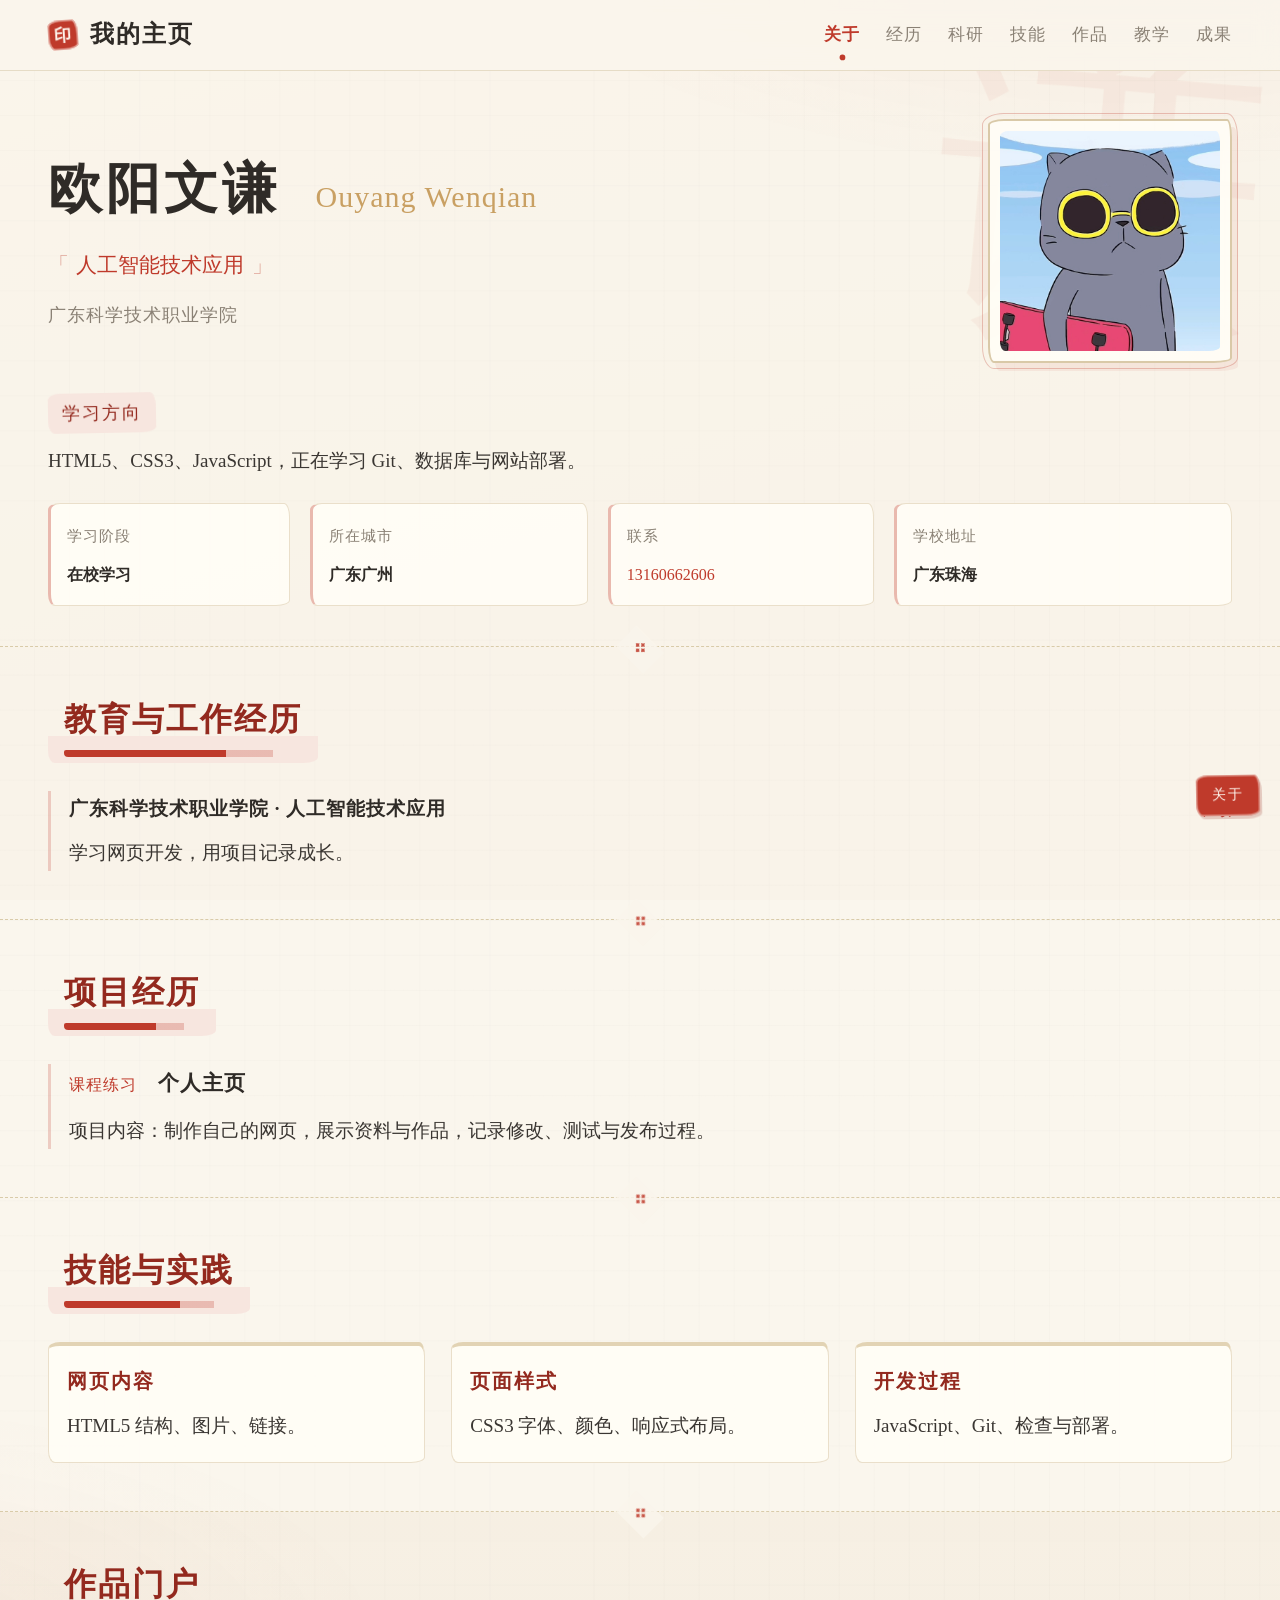
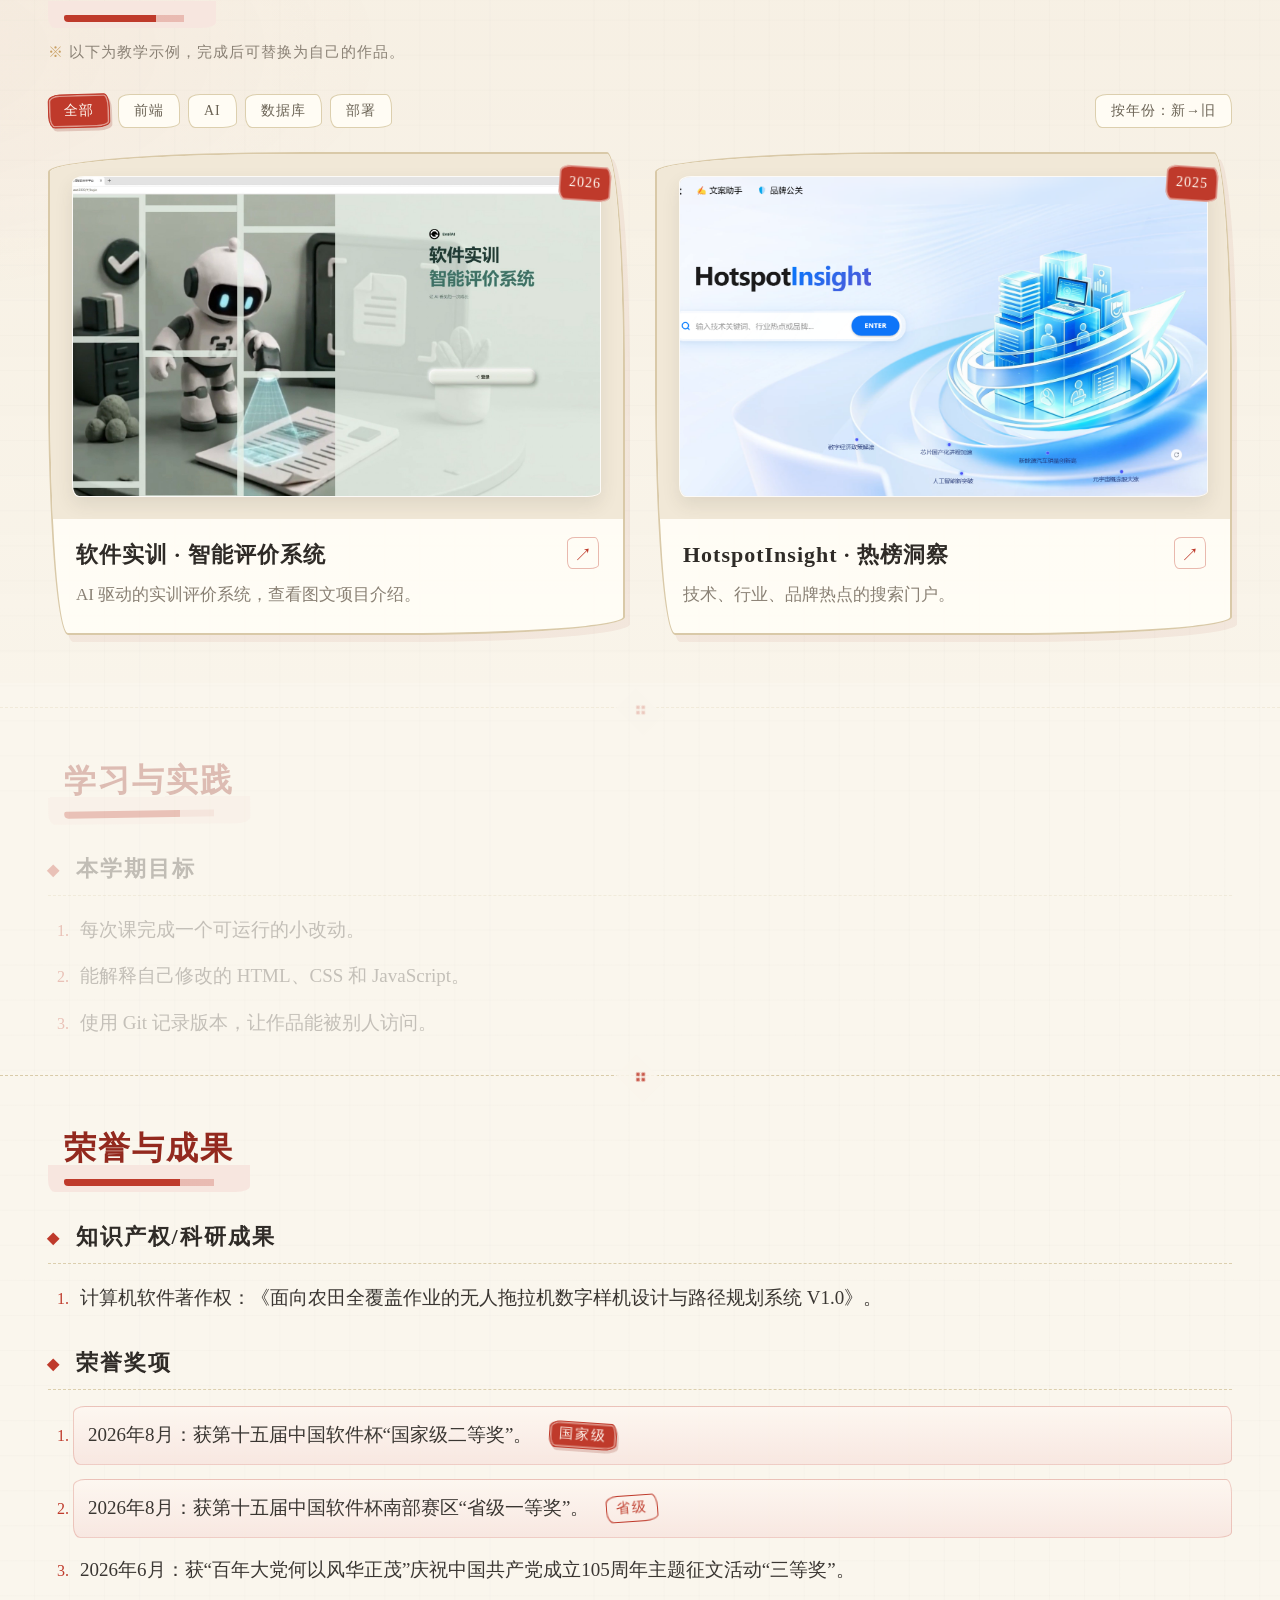
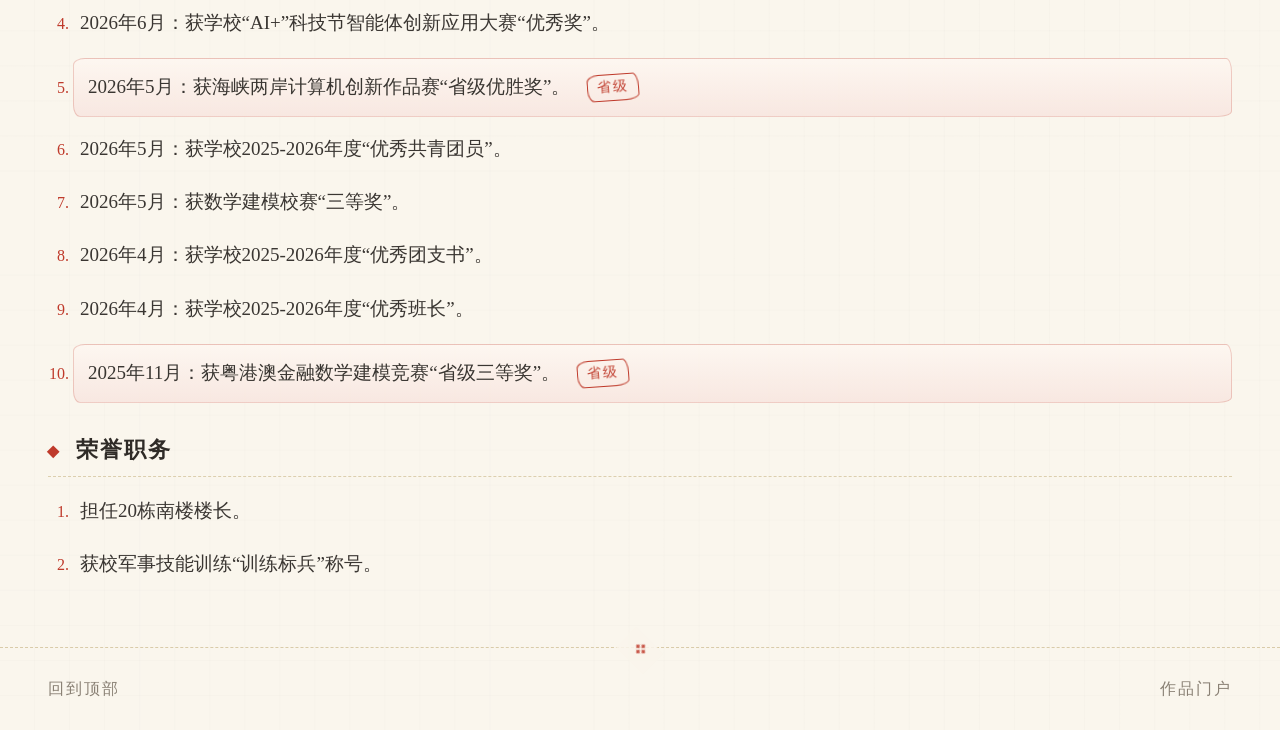
==== commit c188faff: "新增智能评价系统图文介绍二级页，作品卡指向介绍页" ====
--- a/index.html
+++ b/index.html
@@ -222,7 +222,7 @@
      </div>
      <ol class="portfolio-list">
       <li class="work-card work-blog">
-       <a href="https://ffd-p2-blog.netlify.app/" rel="noopener noreferrer" target="_blank">
+       <a href="eval-system.html">
         <div class="work-cover">
          <img alt="软件实训智能评价系统登录页截图" decoding="async" height="800" src="assets/work-eval.jpg" width="1200"/>
         </div>
@@ -231,7 +231,7 @@
           软件实训 · 智能评价系统
          </h3>
          <p>
-          AI 驱动的实训评价登录页。
+          AI 驱动的实训评价系统，查看图文项目介绍。
          </p>
         </div>
        </a>
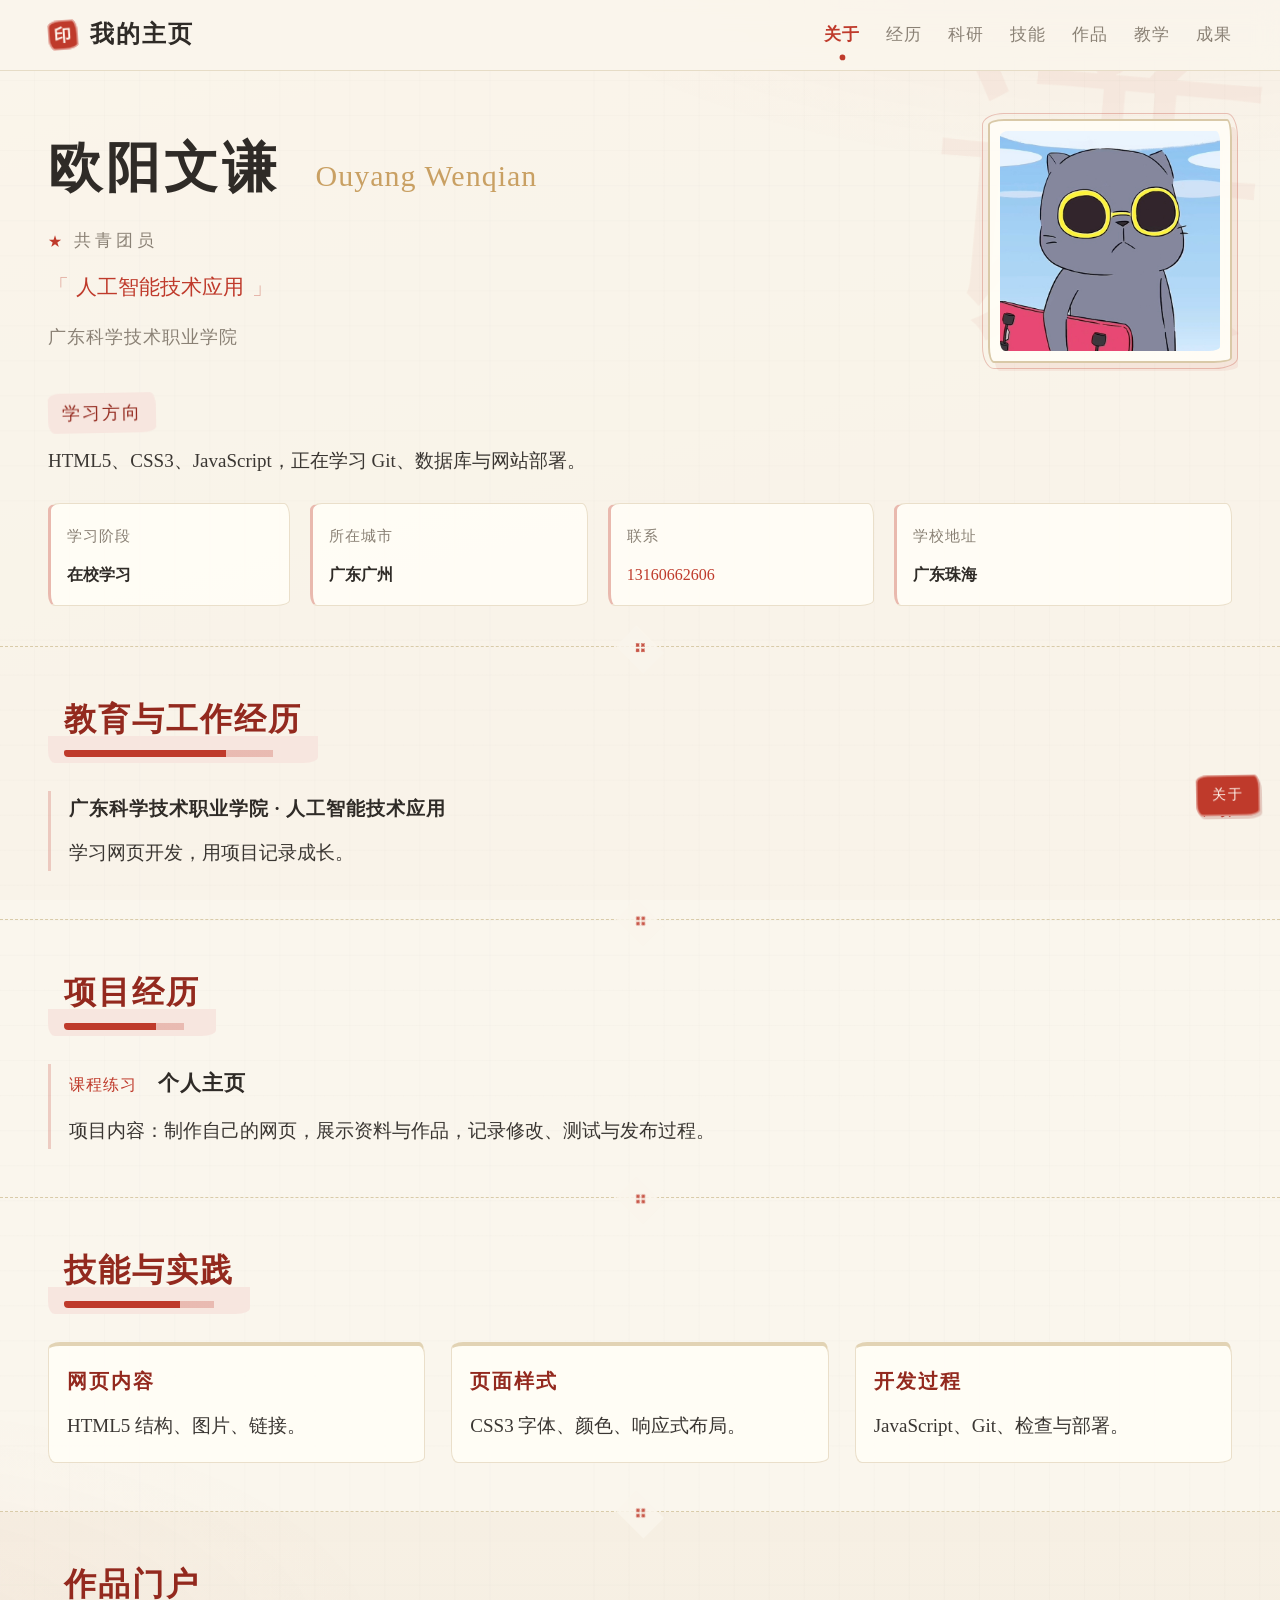
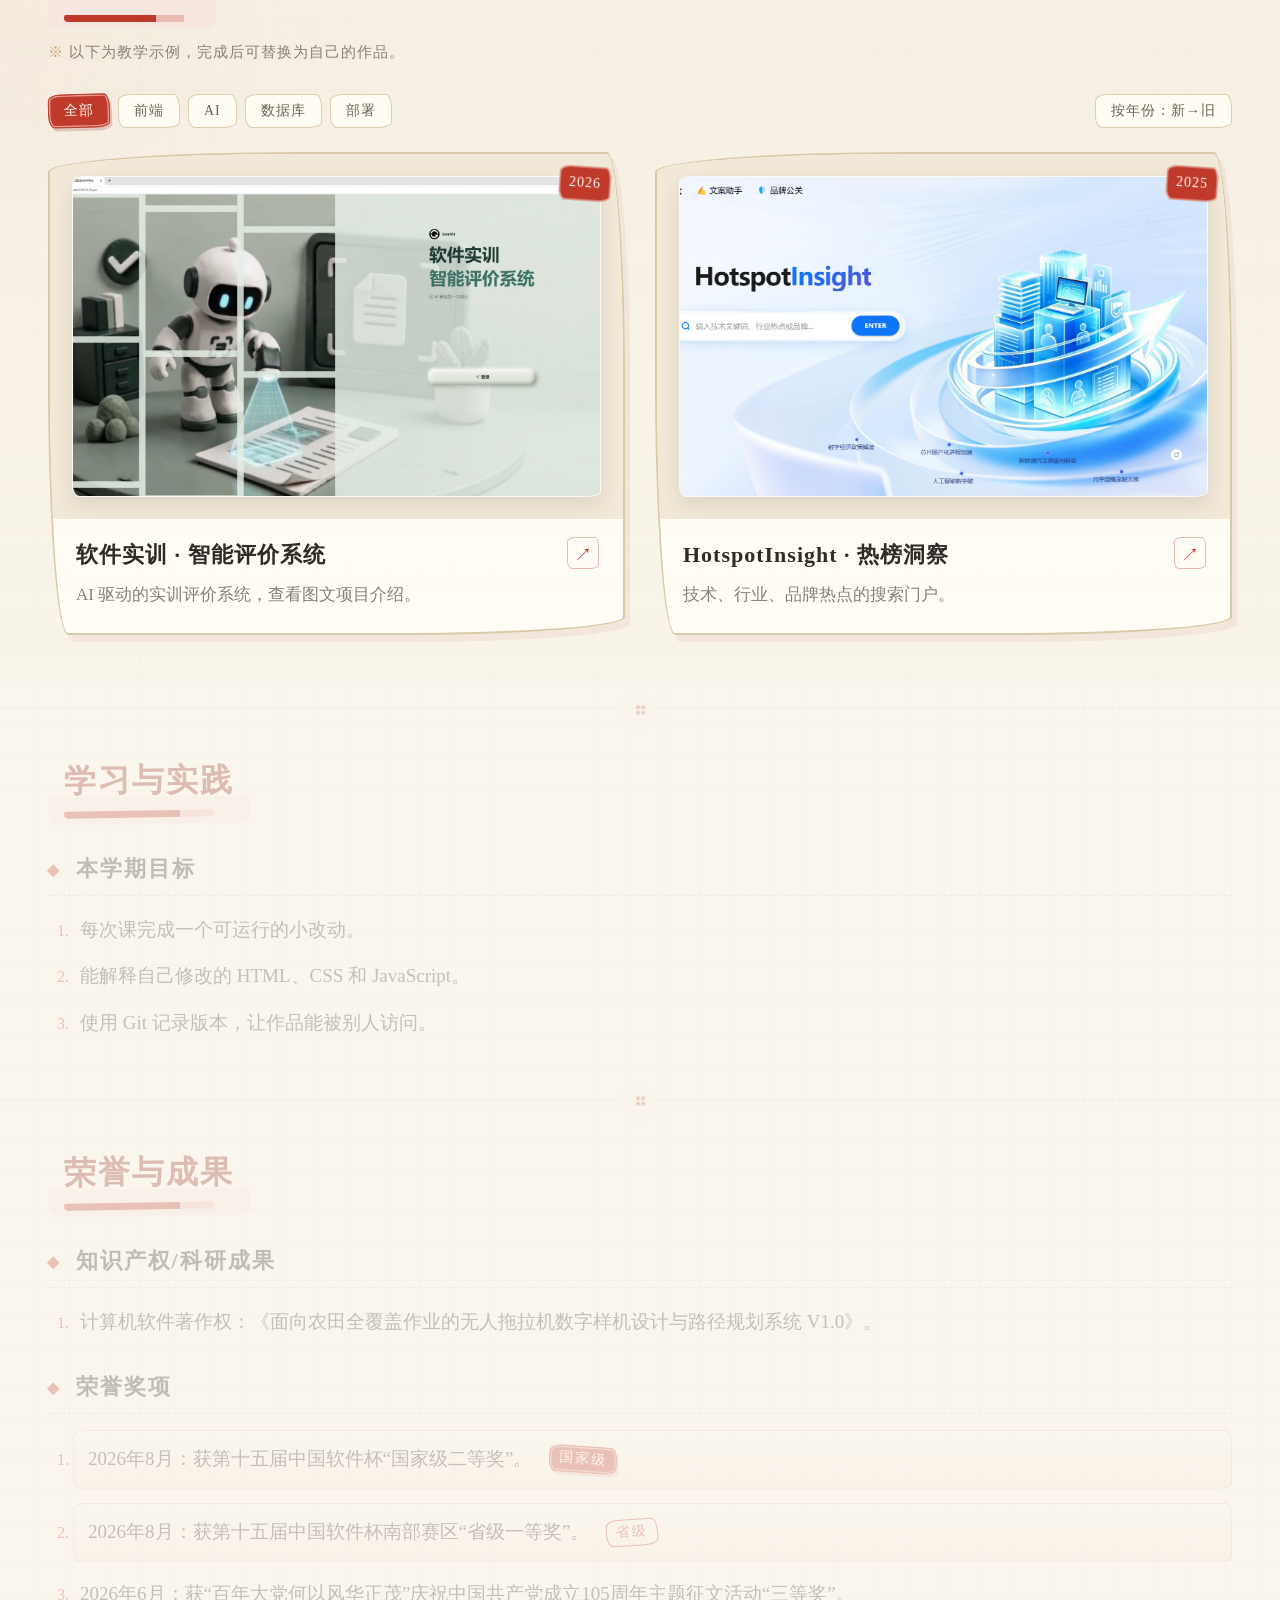
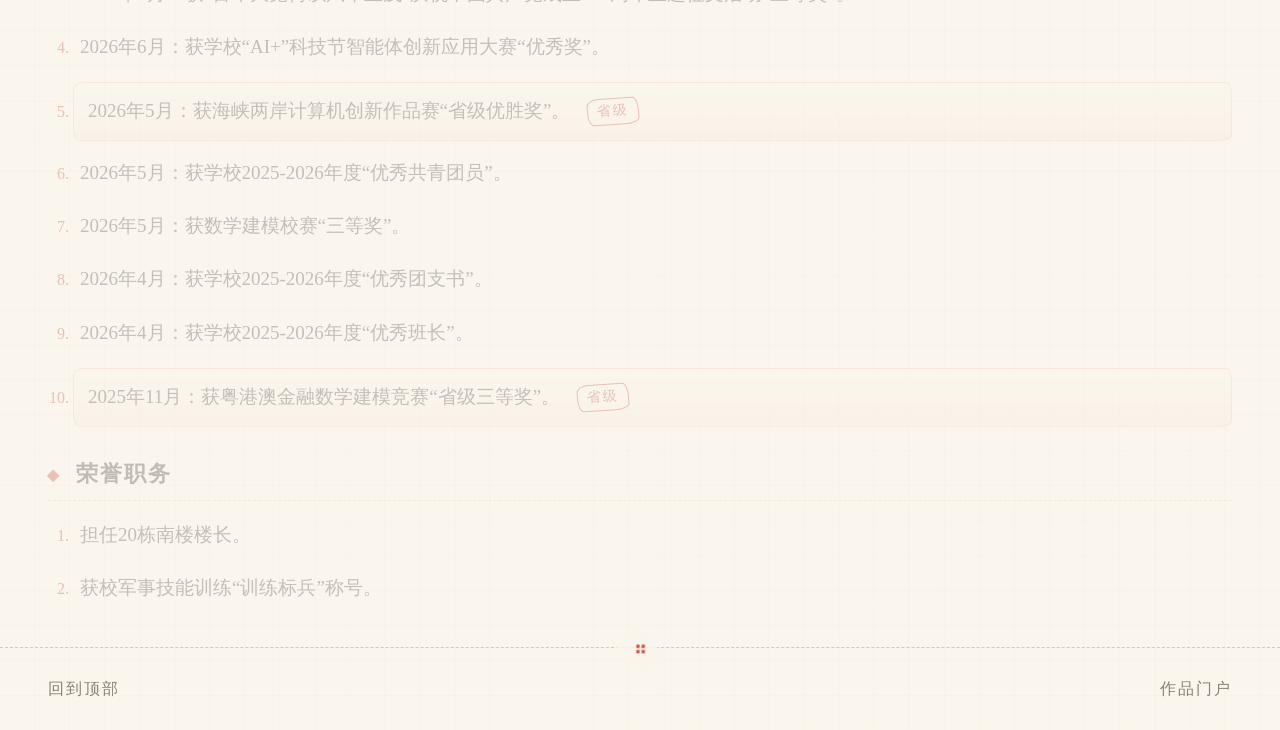
==== commit 8d0d4e1b: "姓名下方增加共青团员小字" ====
--- a/index.html
+++ b/index.html
@@ -65,6 +65,9 @@
          Ouyang Wenqian
         </span>
        </h1>
+       <p class="hero-tribute">
+        共青团员
+       </p>
        <p class="hero-role">
         人工智能技术应用
        </p>
--- a/styles.css
+++ b/styles.css
@@ -153,6 +153,9 @@
 h1 { font-size: 54px; font-weight: 600; color: var(--ink); letter-spacing: 4px; margin-bottom: 16px; }
 h1 span { font-size: 30px; font-weight: 400; letter-spacing: 1px; color: var(--gold); margin-left: 18px; }
 .hero-role { display: inline-block; margin-bottom: 12px; font-family: var(--font-kai); font-size: 21px; color: var(--red); }
+/* 政治面貌小字：紧跟姓名下方，五角星点题。 */
+.hero-tribute { margin-bottom: 10px; font-family: var(--font-kai); font-size: 17px; letter-spacing: 4px; color: var(--muted); }
+.hero-tribute::before { content: "★ "; color: var(--red); font-size: 14px; }
 .hero-role::before { content: "「"; color: rgba(191, 58, 43, .45); margin-right: 2px; }
 .hero-role::after { content: "」"; color: rgba(191, 58, 43, .45); margin-left: 2px; }
 .hero-school { color: var(--muted); font-size: 18px; letter-spacing: 1px; }
@@ -421,7 +424,8 @@
    页面照常完整显示，只是少了入场动画（渐进增强）。 */
 .hero.is-visible h1 { animation: rise .6s .05s both; }
 .hero.is-visible h1 span { animation: rise .6s .16s both; }
-.hero.is-visible .hero-role { animation: rise .6s .26s both; }
+.hero.is-visible .hero-tribute { animation: rise .6s .22s both; }
+.hero.is-visible .hero-role { animation: rise .6s .28s both; }
 .hero.is-visible .hero-school { animation: rise .6s .34s both; }
 .hero.is-visible .hero-visual figure { animation: rise .65s .2s both; }
 .hero.is-visible::after { animation: wash-in 1.4s .25s both; }
